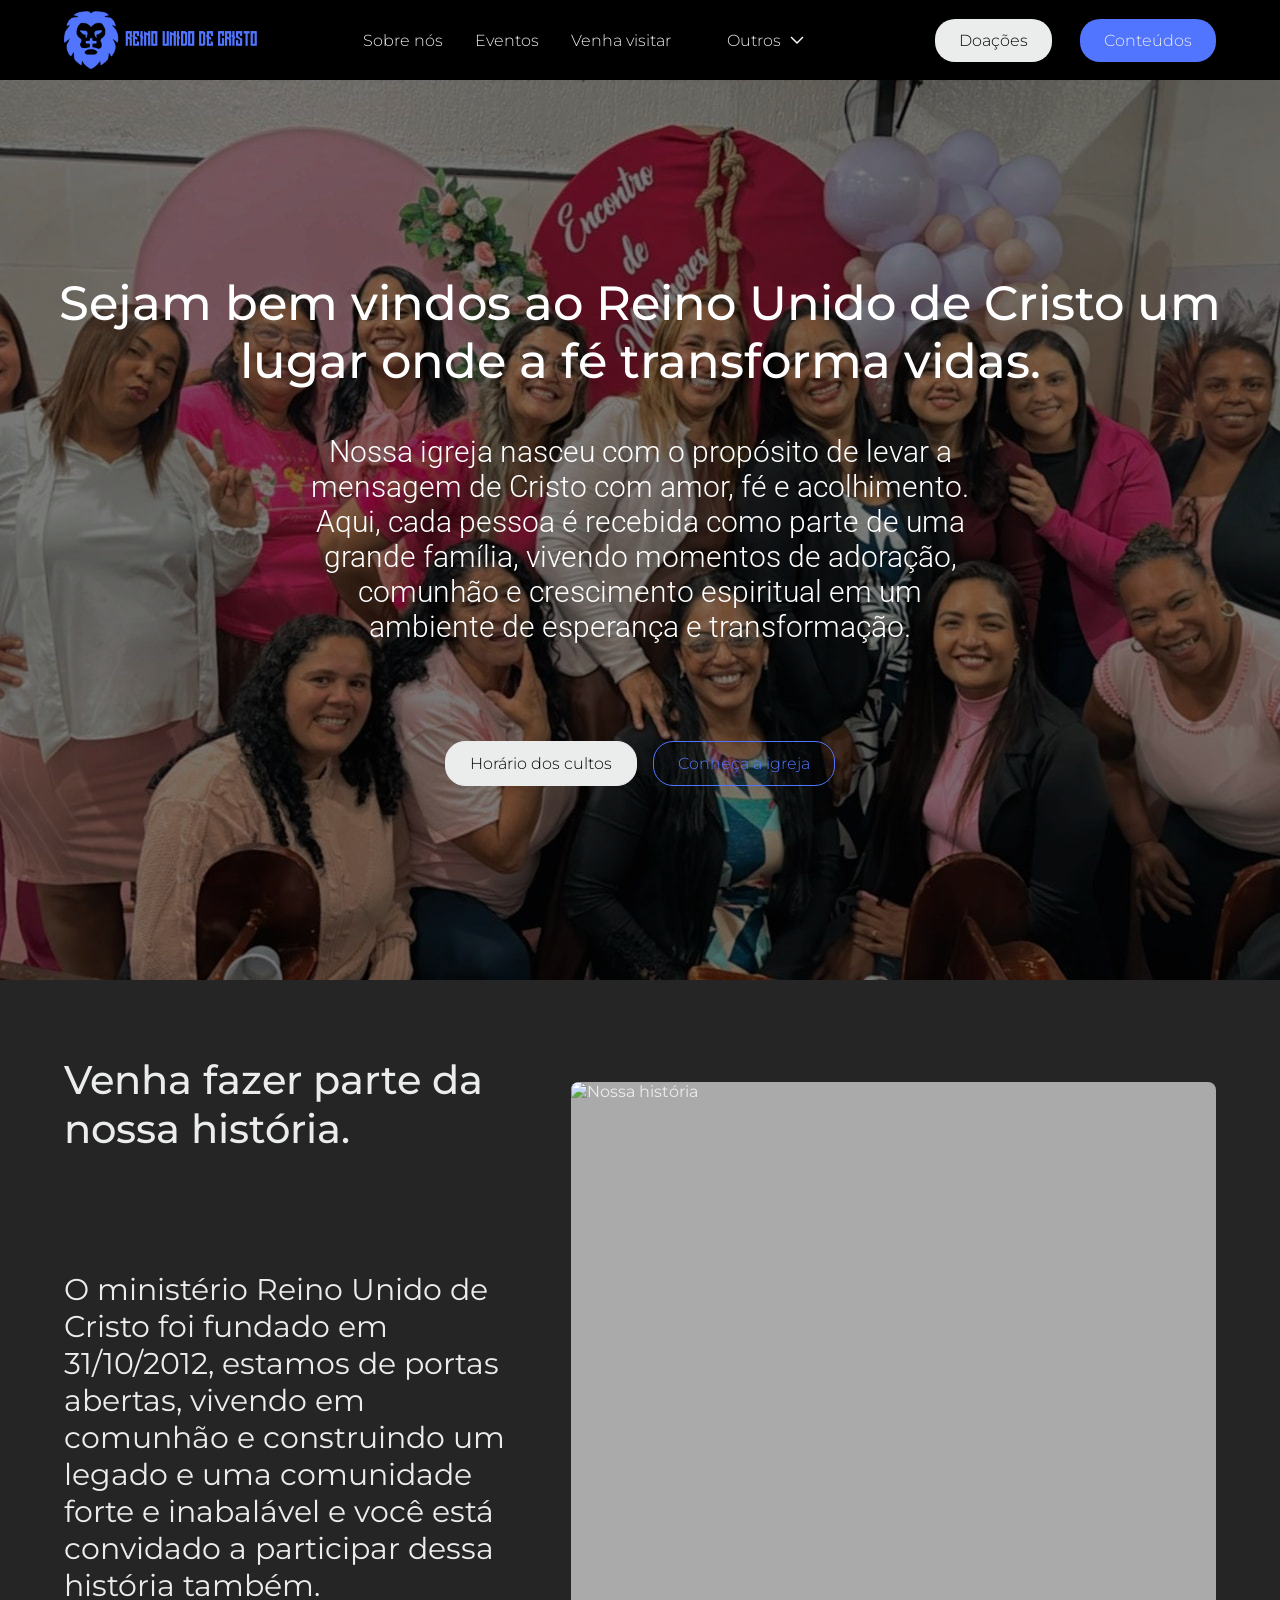
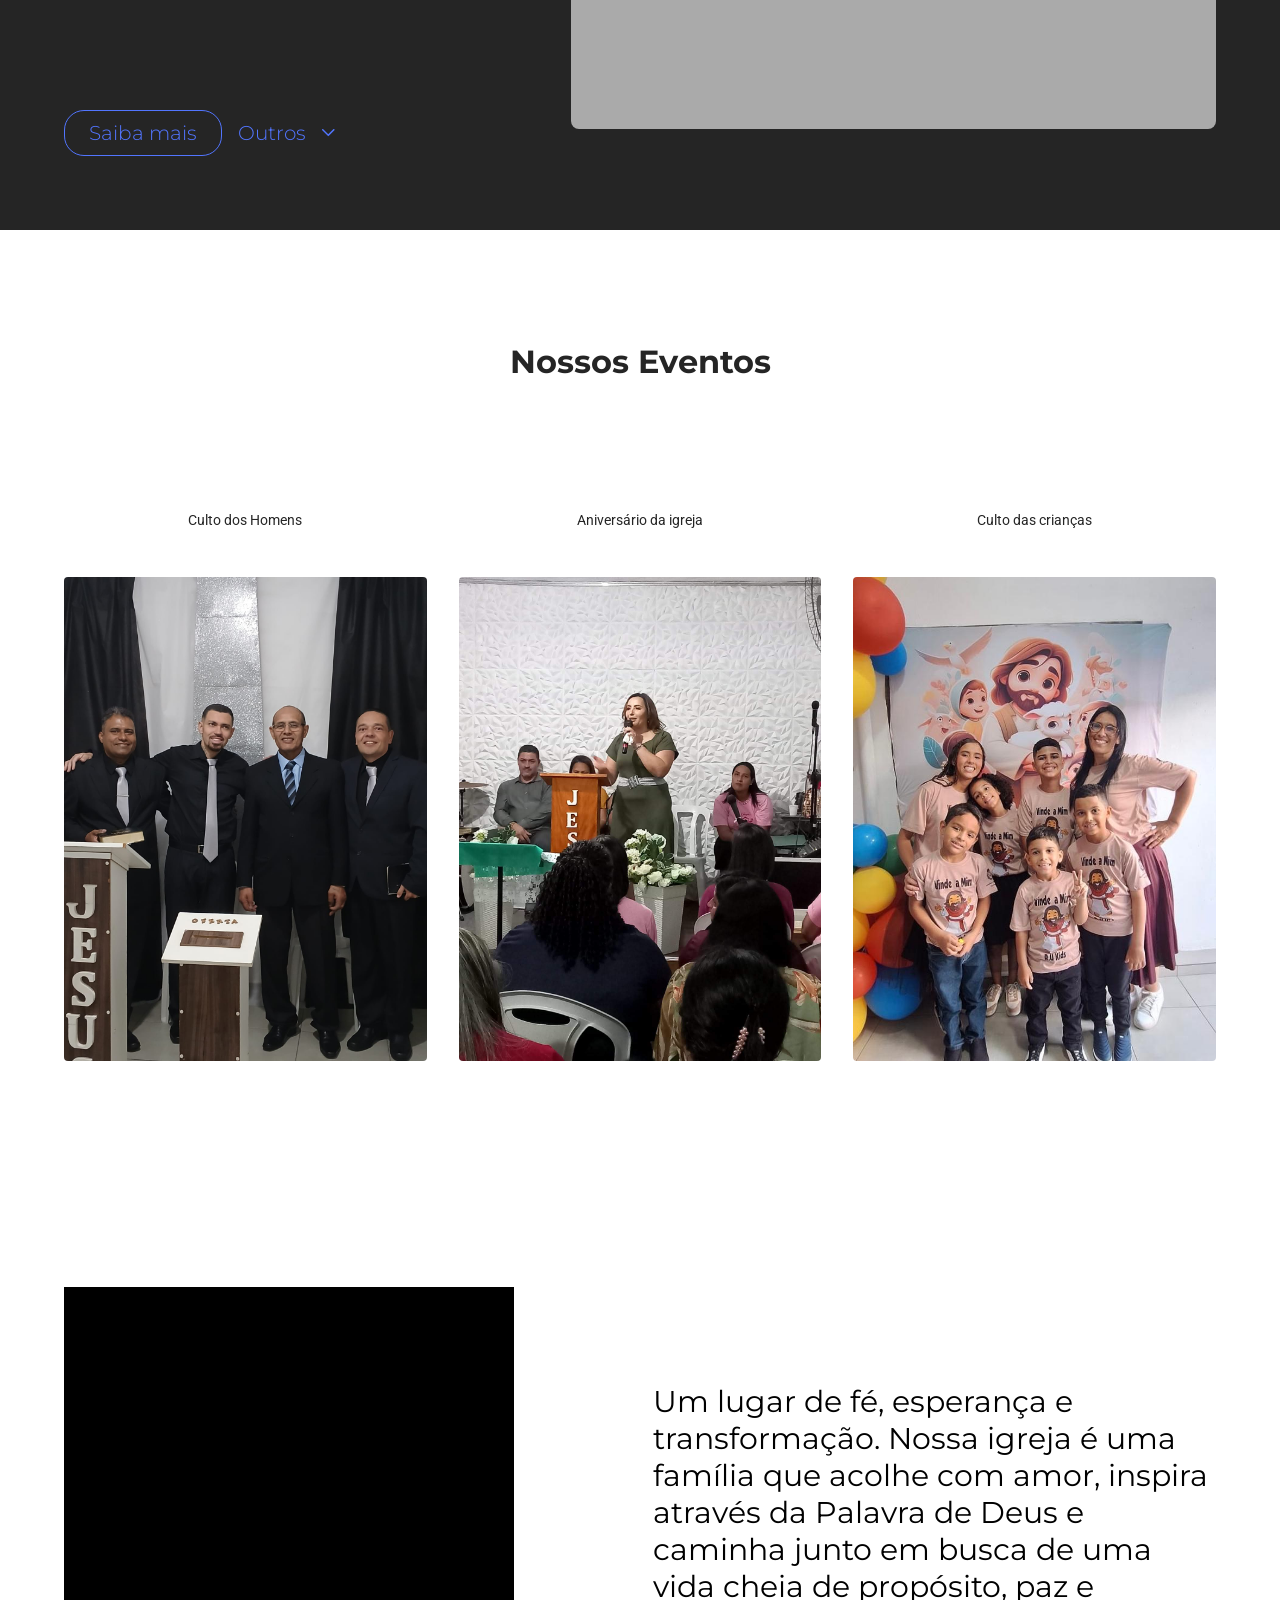
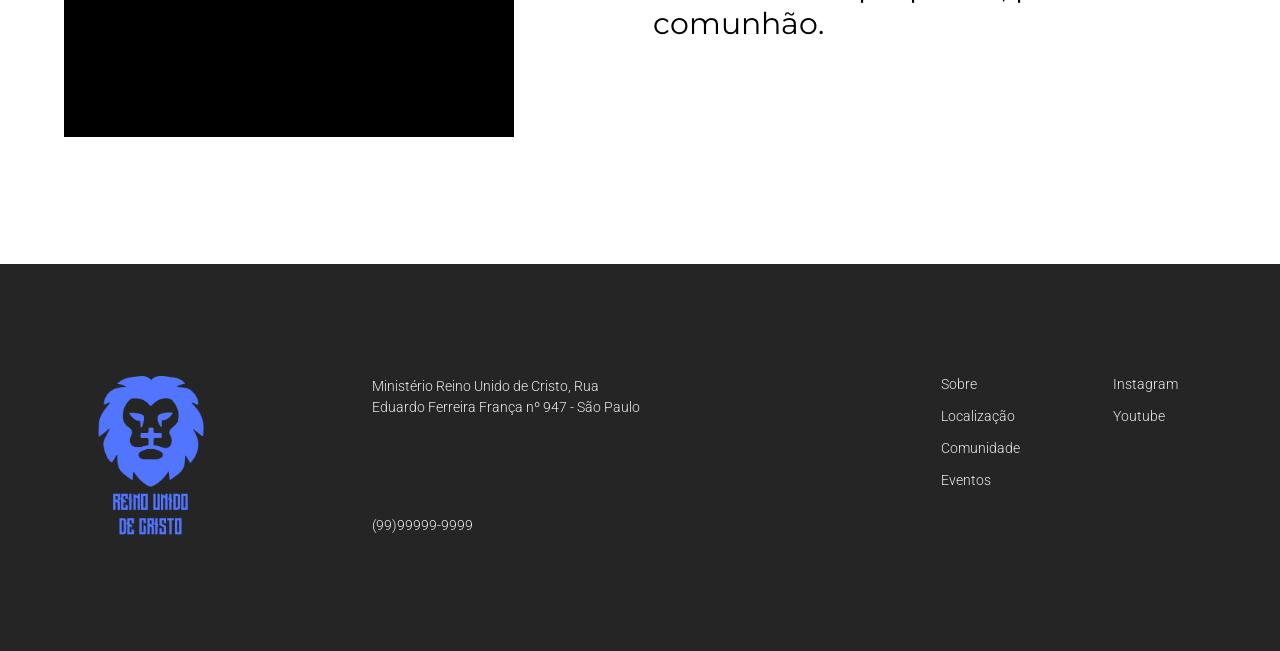
==== index.html @ ff6f6e10 "Feat terminei o footer, falta apenas o gap das redes sociais e  o gap do sobre, localização, etc. Al" ====
<!DOCTYPE html>
<html lang="en">

<head>
    <meta charset="UTF-8">
    <meta name="viewport" content="width=device-width, initial-scale=1.0">
    <link rel="stylesheet" href="./src/style/reset.css">
    <link rel="stylesheet" href="./src/style/estilo.css">
    <link rel="preconnect" href="https://fonts.googleapis.com">
    <link rel="preconnect" href="https://fonts.gstatic.com" crossorigin>
    <link href="https://fonts.googleapis.com/css2?family=Roboto:ital,wght@0,100..900;1,100..900&display=swap"
        rel="stylesheet">
    <link rel="preconnect" href="https://fonts.googleapis.com">
    <link rel="preconnect" href="https://fonts.gstatic.com" crossorigin>
    <link href="https://fonts.googleapis.com/css2?family=Montserrat:ital,wght@0,100..900;1,100..900&display=swap"
        rel="stylesheet">
    <title>Reino Unido de Cristo</title>
</head>

<body>
    <header>
        <img class="logo-nav" src="./src/assets/LogoAzul-text1.png" alt="Logo Reino Unido de Cristo">
        <nav>
            <a href="">Sobre nós</a>
            <a href="">Eventos</a>
            <a href="">Venha visitar</a>
            <button class="dropdown-nav">
                <a href="">Outros</a>
                <img src="./src/assets/Chevron Down.png" alt="">
            </button>
        </nav>
        <div class="buttons-nav">
            <button class="btn-button">Doações</button>
            <button class="btn-primary">Conteúdos</button>
        </div>
    </header>

    <main>
        <aside>
            <div class="aside-content">
                <h1>Sejam bem vindos ao Reino Unido de Cristo um lugar onde a fé transforma vidas.</h1>
                <p>Nossa igreja nasceu com o propósito de levar a mensagem de Cristo com amor, fé e acolhimento. Aqui,
                    cada pessoa é recebida como parte de uma grande família, vivendo momentos de adoração, comunhão e
                    crescimento espiritual em um ambiente de esperança e transformação. </p>
            </div>
            <div class="aside-actions">
                <button class="btn-primeiro">Horário dos cultos</button>
                <button class="btn-segundo">Conheça a igreja</button>
            </div>

        </aside>

    </main>

    <section>
        <div class="section-content">
            <h1>Venha fazer parte da nossa história.</h1>
            <p>O ministério Reino Unido de Cristo foi fundado em 31/10/2012, estamos de portas abertas, vivendo em
                comunhão e construindo um legado e uma comunidade forte
                e inabalável e você está convidado a participar dessa história também.</p>
            <div class="section-buttons">
                <button class="btn-saiba">Saiba mais</button>
                <button class="btn-outros">Outros </button>
                <img src="./src/assets/dropdown-blue.png" alt="">
            </div>
        </div>
        <div class="section-actions">
            <img src="./src/assets/sua-imagem.jpg" alt="Nossa história">
        </div>
    </section>


    <section class="eventos-section">
        <h2>Nossos Eventos</h2>
        <div class="eventos-grid">
            <div class="evento-item">
                <p>Culto dos Homens</p>
                <img src="./src/assets/images/image2.jpeg" alt="Culto dos jovens">
            </div>
            <div class="evento-item">
                <p>Aniversário da igreja</p>
                <img src="./src/assets/images/image4.jpeg" alt="Culto de casais">
            </div>
            <div class="evento-item">
                <p>Culto das crianças</p>
                <img src="./src/assets/images/image1.jpeg" alt="Culto das crianças">
            </div>
        </div>
    </section>

    <article>
    <div class="sobre-lugar"></div>
    <p>Um lugar de fé, esperança e transformação. Nossa igreja é uma família que acolhe com amor, inspira através da
        Palavra de Deus e caminha junto em busca de uma vida cheia de propósito, paz e comunhão.</p>
</article>

<footer>
    
        <div class="footer-col footer-brand">
            <img src="./src/assets/LogoAzul-text2.png" alt="Logo Reino Unido de Cristo">
        </div>
        <div class="footer-col footer-address">
            <p>Ministério Reino Unido de Cristo, Rua Eduardo Ferreira França nº 947 - São Paulo</p>
            <p>(99)99999-9999</p>
        </div>
        <div class="footer-col footer-links">
            <a href="">Sobre</a>
            <a href="">Localização</a>
            <a href="">Comunidade</a>
            <a href="">Eventos</a>
        </div>
        <div class="footer-col footer-social">
    <a href="https://www.instagram.com/mruccristo.ii/" target="_blank">Instagram</a>
    <a href="">Youtube</a>
</div>
    
</footer>
</body>

</html>
---- src/style/estilo.css ----
/* ========== RESET / BASE ========== */
a {
    font-size: 16px;
    font-weight: 300;
    color: #EBECEC;
}

button {
    font-size: 16px;
    font-weight: 300;
    background-color: #EBECEC;
    padding: 12px 24px;
    border-radius: 20px;
}

h1 {
    font-family: "Montserrat", sans-serif;
    font-size: 48px;
    font-weight: 500;
    color: #ffffff;
    max-width: 1200px;
}


/* ========== HEADER ========== */
header {
    width: 100%;
    height: 80px;
    background-color: #000000;
    display: flex;
    justify-content: space-between;
    align-items: center;
    padding: 0 64px;
   
    position: sticky;
    top: 0;
    z-index: 100;
}

header > img {
    width: 196px;
    height: 58px;
}

nav {
    display: flex;
    justify-content: center;
    align-items: center;
    gap: 32px;
}

.dropdown-nav {
    background: none;
    display: flex;
    align-items: center;
    gap: 4px;
}

.buttons-nav {
    display: flex;
    gap: 28px;
    justify-content: center;
    align-items: center;
}

.btn-primary {
    background-color: #5275FF;
    color: #EBECEC;
}

.btn-primary:hover {
    background-color: #0C1E66;
    cursor: pointer;
}

.btn-button:hover {
    background-color: #CFCFCF;
    cursor: pointer;
}


/* ========== MAIN / HERO ========== */
main {
    width: 100%;
    height: 100vh;
    display: flex;
    justify-content: center;
    align-items: center;
    text-align: center;
    background-image: url(../assets/images/image6.jpeg);
    background-color: rgba(0, 0, 0, 0.5);
    background-blend-mode: overlay;
    background-size: cover;
    background-position: center;
    background-repeat: no-repeat;
}

aside {
    display: flex;
    flex-direction: column;
    align-items: center;
    gap: 32px;
}

.aside-content {
    display: flex;
    flex-direction: column;
    gap: 24px;
}

.aside-content p {
    margin: 20px auto;
    font-size: 30px;
    font-family: "Roboto", sans-serif;
    font-weight: 300;
    color: #ffffff;
    width: 692px;
    height: 255px;
}

.aside-actions {
    display: flex;
    gap: 16px;
}

aside > div > button {
    padding: 12px 24px;
    border: 1px solid #EBECEC;
    font-size: 16px;
    text-align: center;
    color: #EBECEC;
}

.btn-primeiro {
    background-color: #EBECEC;
    color: #000000;
}

.btn-primeiro:hover {
    background-color: #CFCFCF;
    cursor: pointer;
}

.btn-segundo {
    background-color: transparent;
    color: #5275FF;
    border: 1px solid #5275FF;
}

.btn-segundo:hover {
    background-color: #3452CC;
    color: #ffffff;
}


/* ========== SECTION - HISTÓRIA ========== */
section {
    width: 100%;
    height: 850px;
    background-color: #252525;
    color: #EBECEC;
    display: flex;
    justify-content: space-between;
    align-items: center;
    padding: 112px 64px;
}

.section-content > h1 {
    color: #EBECEC;
    font-size: 40px;
    width: 460px;
}

.section-content > p {
    padding-top: 118px;
    padding-bottom: 106px;
    font-size: 30px;
    color: #EBECEC;
    width: 441px;
}

.section-actions {
    width: 645px;
    height: 647px;
    flex-shrink: 0;
    border-radius: 8px;
    background-color: #aaa;
    overflow: hidden;
}

.section-actions img {
    width: 100%;
    height: 100%;
    object-fit: cover;
}

.section-buttons {
    display: flex;
    align-items: center;
    gap: 16px;
}

.btn-saiba {
    padding: 10px 24px;
    border: 1px solid #5275FF;
    border-radius: 20px;
    background: transparent;
    color: #5275FF;
    font-size: 20px;
    cursor: pointer;
}

.btn-outros {
    background: none;
    border: none;
    padding: 0;
    font-size: 20px;
    color: #5275FF;
    cursor: pointer;
}


/* ========== SECTION - EVENTOS ========== */
.eventos-section {
    width: 100%;
    background-color: #ffffff;
    display: flex;
    flex-direction: column;
    align-items: center;
}

.eventos-section > h2 {
    font-family: "Montserrat", sans-serif;
    font-size: 32px;
    font-weight: 700;
    color: #252525;
}

.eventos-grid {
    display: grid;
    grid-template-columns: 1fr 1fr 1fr;
    gap: 32px;
    width: 100%;
}

.evento-item {
    display: flex;
    flex-direction: column;
    gap: 12px;
}

.evento-item > p {
    padding-top: 131px;
    padding-bottom: 37px;
    font-size: 14px;
    text-align: center;
    color: #252525;
    font-family: "Roboto", sans-serif;
}

.evento-item > img {
    width: 100%;
    aspect-ratio: 3 / 4;
    object-fit: cover;
    border-radius: 4px;
    background-color: #aaa;
}


/* ========== ARTICLE - SOBRE ========== */
article {
    width: 100%;
    height: 704px;
    display: flex;
    justify-content: center;
    align-items: center;
    gap: 139px;
    margin-top: 80px;
}

.sobre-lugar {
    width: 450px;
    height: 450px;
    flex-shrink: 0;
    background-color: #000;
}

article > p {
    width: 564px;
    height: 405px;
    display: flex;
    align-items: center;
    justify-content: start;
    font-size: 30px;
}


/* ========== FOOTER ========== */
footer {
    width: 100%;
    background-color: #252525;
    padding: 112px 64px;
    display: flex;
    align-items: flex-start;
}

.footer-col {
    display: flex;
    flex-direction: column;
}

.footer-brand img {
    width: 174px;
    height: 163px;
}

.footer-address {
    width: 280px;
    gap: 97px;
    margin-left: 134px;
}

.footer-address p {
    margin: 0;
    font-family: "Roboto", sans-serif;
    font-size: 14px;
    font-weight: 300;
    color: #EBECEC;
    line-height: 1.5;
}

.footer-links {
    gap: 16px;
    margin-left: 289px;
}

.footer-social {
    gap: 16px;
    margin-left: 93px;
}

.footer-links a,
.footer-social a {
    font-family: "Roboto", sans-serif;
    font-size: 14px;
    font-weight: 300;
    color: #EBECEC;
    text-decoration: none;
}

.footer-links a:hover,
.footer-social a:hover {
    color: #5275FF;
}
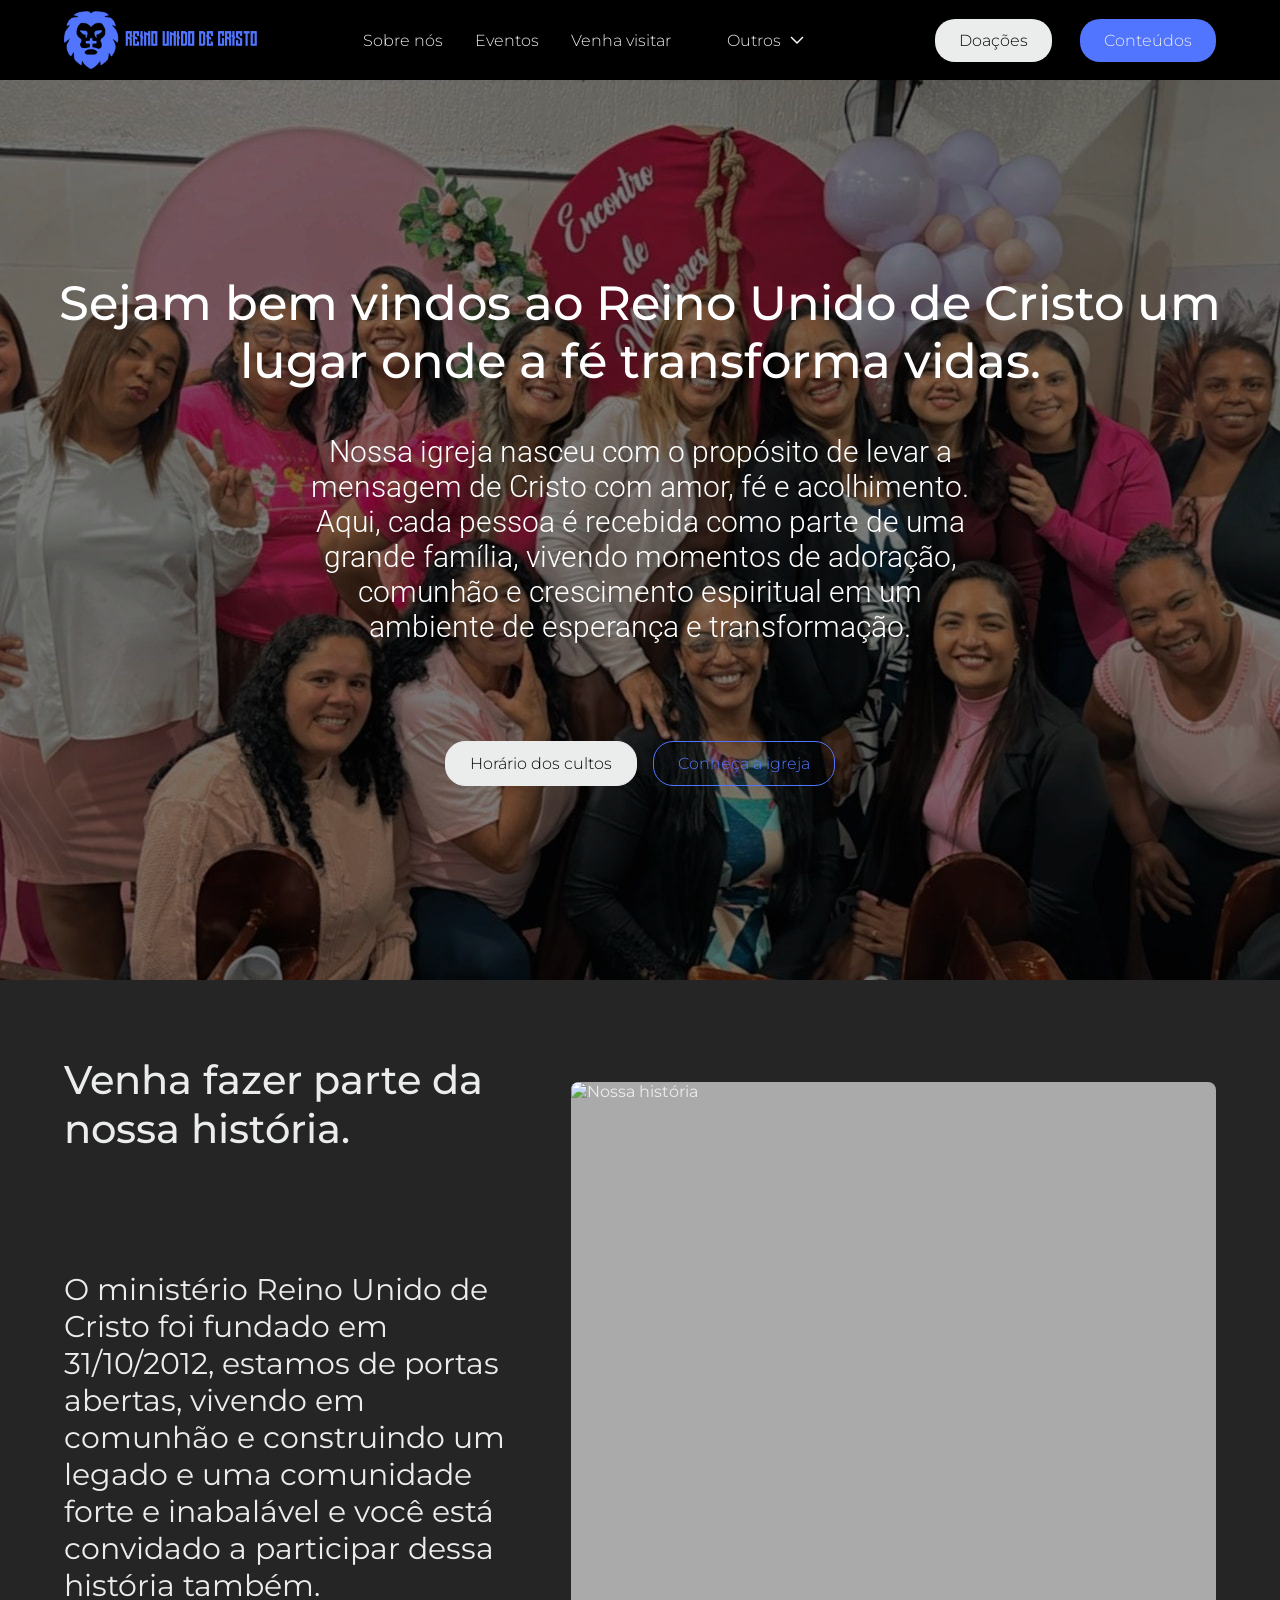
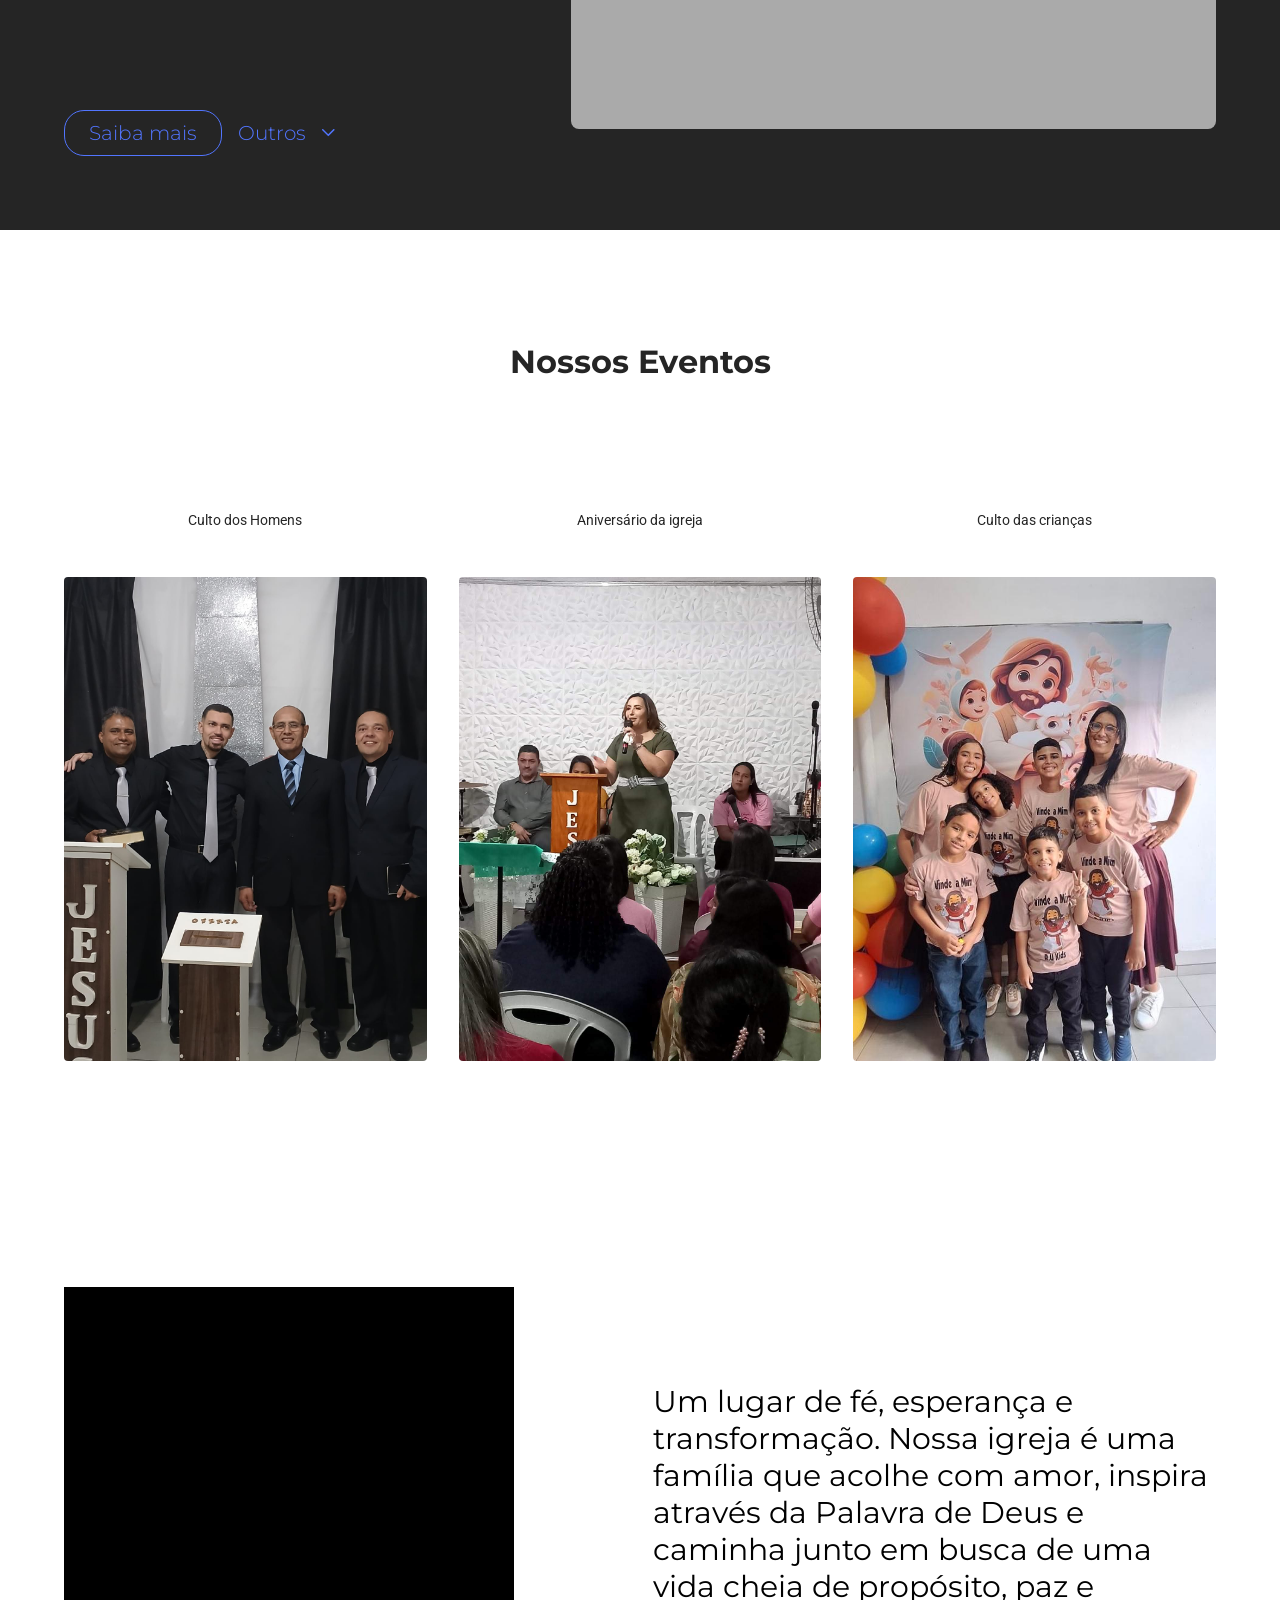
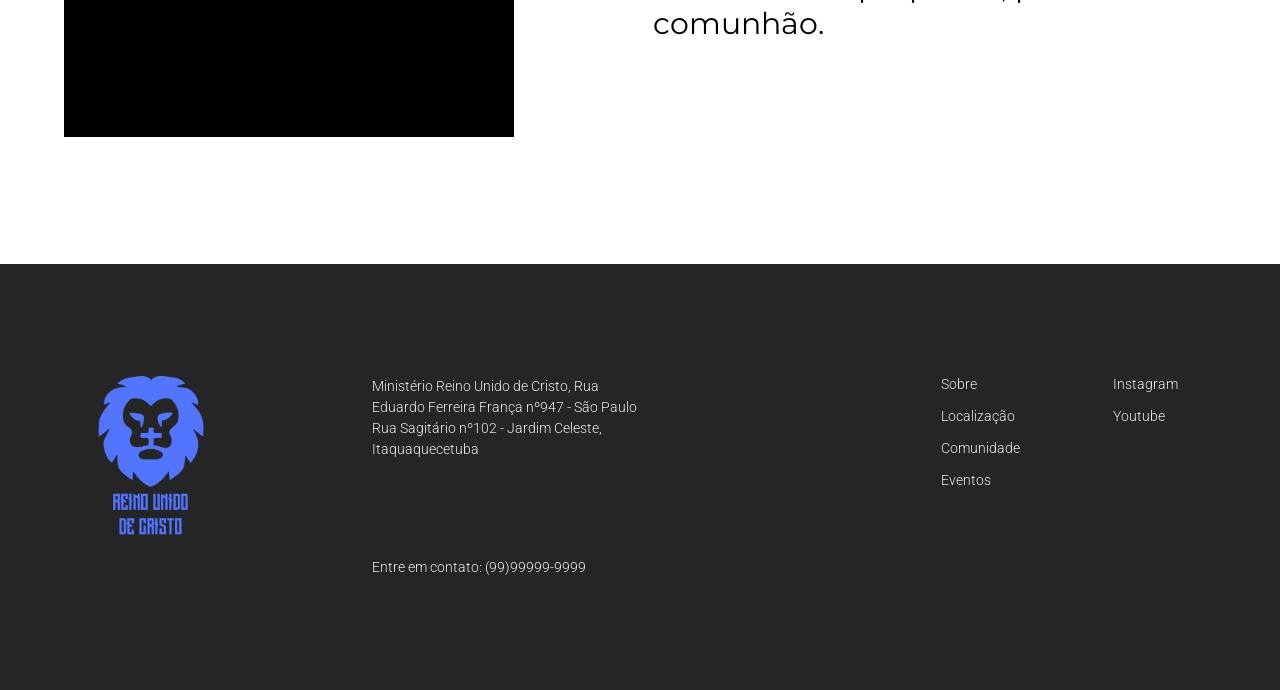
==== commit 8289e9a4: "feat: correção de textos e animações nos botões e navegação entre as sessões" ====
--- a/index.html
+++ b/index.html
@@ -21,14 +21,16 @@
     <header>
         <img class="logo-nav" src="./src/assets/LogoAzul-text1.png" alt="Logo Reino Unido de Cristo">
         <nav>
-            <a href="">Sobre nós</a>
-            <a href="">Eventos</a>
-            <a href="">Venha visitar</a>
+            <a href="#sobre">Sobre nós</a>
+            <a href="#eventos">Eventos</a>
+            <a href="#visite">Venha visitar</a>
             <button class="dropdown-nav">
-                <a href="">Outros</a>
+                <a href="#outros">Outros</a>
                 <img src="./src/assets/Chevron Down.png" alt="">
             </button>
         </nav>
+
+
         <div class="buttons-nav">
             <button class="btn-button">Doações</button>
             <button class="btn-primary">Conteúdos</button>
@@ -52,7 +54,7 @@
 
     </main>
 
-    <section>
+    <section id="sobre">
         <div class="section-content">
             <h1>Venha fazer parte da nossa história.</h1>
             <p>O ministério Reino Unido de Cristo foi fundado em 31/10/2012, estamos de portas abertas, vivendo em
@@ -70,7 +72,9 @@
     </section>
 
 
-    <section class="eventos-section">
+
+
+    <section id="eventos" class="eventos-section">
         <h2>Nossos Eventos</h2>
         <div class="eventos-grid">
             <div class="evento-item">
@@ -88,20 +92,23 @@
         </div>
     </section>
 
-    <article>
-    <div class="sobre-lugar"></div>
-    <p>Um lugar de fé, esperança e transformação. Nossa igreja é uma família que acolhe com amor, inspira através da
-        Palavra de Deus e caminha junto em busca de uma vida cheia de propósito, paz e comunhão.</p>
-</article>
 
-<footer>
-    
+    <article id="visite">
+        <div class="sobre-lugar"></div>
+        <p>Um lugar de fé, esperança e transformação. Nossa igreja é uma família que acolhe com amor, inspira através da
+            Palavra de Deus e caminha junto em busca de uma vida cheia de propósito, paz e comunhão.</p>
+    </article>
+
+    <footer id="outros">
+
         <div class="footer-col footer-brand">
             <img src="./src/assets/LogoAzul-text2.png" alt="Logo Reino Unido de Cristo">
         </div>
         <div class="footer-col footer-address">
-            <p>Ministério Reino Unido de Cristo, Rua Eduardo Ferreira França nº 947 - São Paulo</p>
-            <p>(99)99999-9999</p>
+            <p>Ministério Reino Unido de Cristo, Rua Eduardo Ferreira França nº947 - São Paulo
+                Rua Sagitário nº102 - Jardim Celeste, Itaquaquecetuba
+            </p>
+            <p> Entre em contato: (99)99999-9999</p>
         </div>
         <div class="footer-col footer-links">
             <a href="">Sobre</a>
@@ -110,11 +117,11 @@
             <a href="">Eventos</a>
         </div>
         <div class="footer-col footer-social">
-    <a href="https://www.instagram.com/mruccristo.ii/" target="_blank">Instagram</a>
-    <a href="">Youtube</a>
-</div>
-    
-</footer>
+            <a href="https://www.instagram.com/mruccristo.ii/" target="_blank">Instagram</a>
+            <a href="">Youtube</a>
+        </div>
+
+    </footer>
 </body>
 
 </html>
--- a/src/style/estilo.css
+++ b/src/style/estilo.css
@@ -150,6 +150,7 @@
 .btn-segundo:hover {
     background-color: #3452CC;
     color: #ffffff;
+    cursor: pointer;
 }
 
 
@@ -210,6 +211,12 @@
     cursor: pointer;
 }
 
+.btn-saiba:hover {
+    background-color: #5275FF;
+    color:#ffffff;
+    cursor: pointer;
+}
+
 .btn-outros {
     background: none;
     border: none;
@@ -217,6 +224,11 @@
     font-size: 20px;
     color: #5275FF;
     cursor: pointer;
+}
+
+.btn-outros:hover {
+color: #ffffff;
+cursor: pointer;
 }
 
 
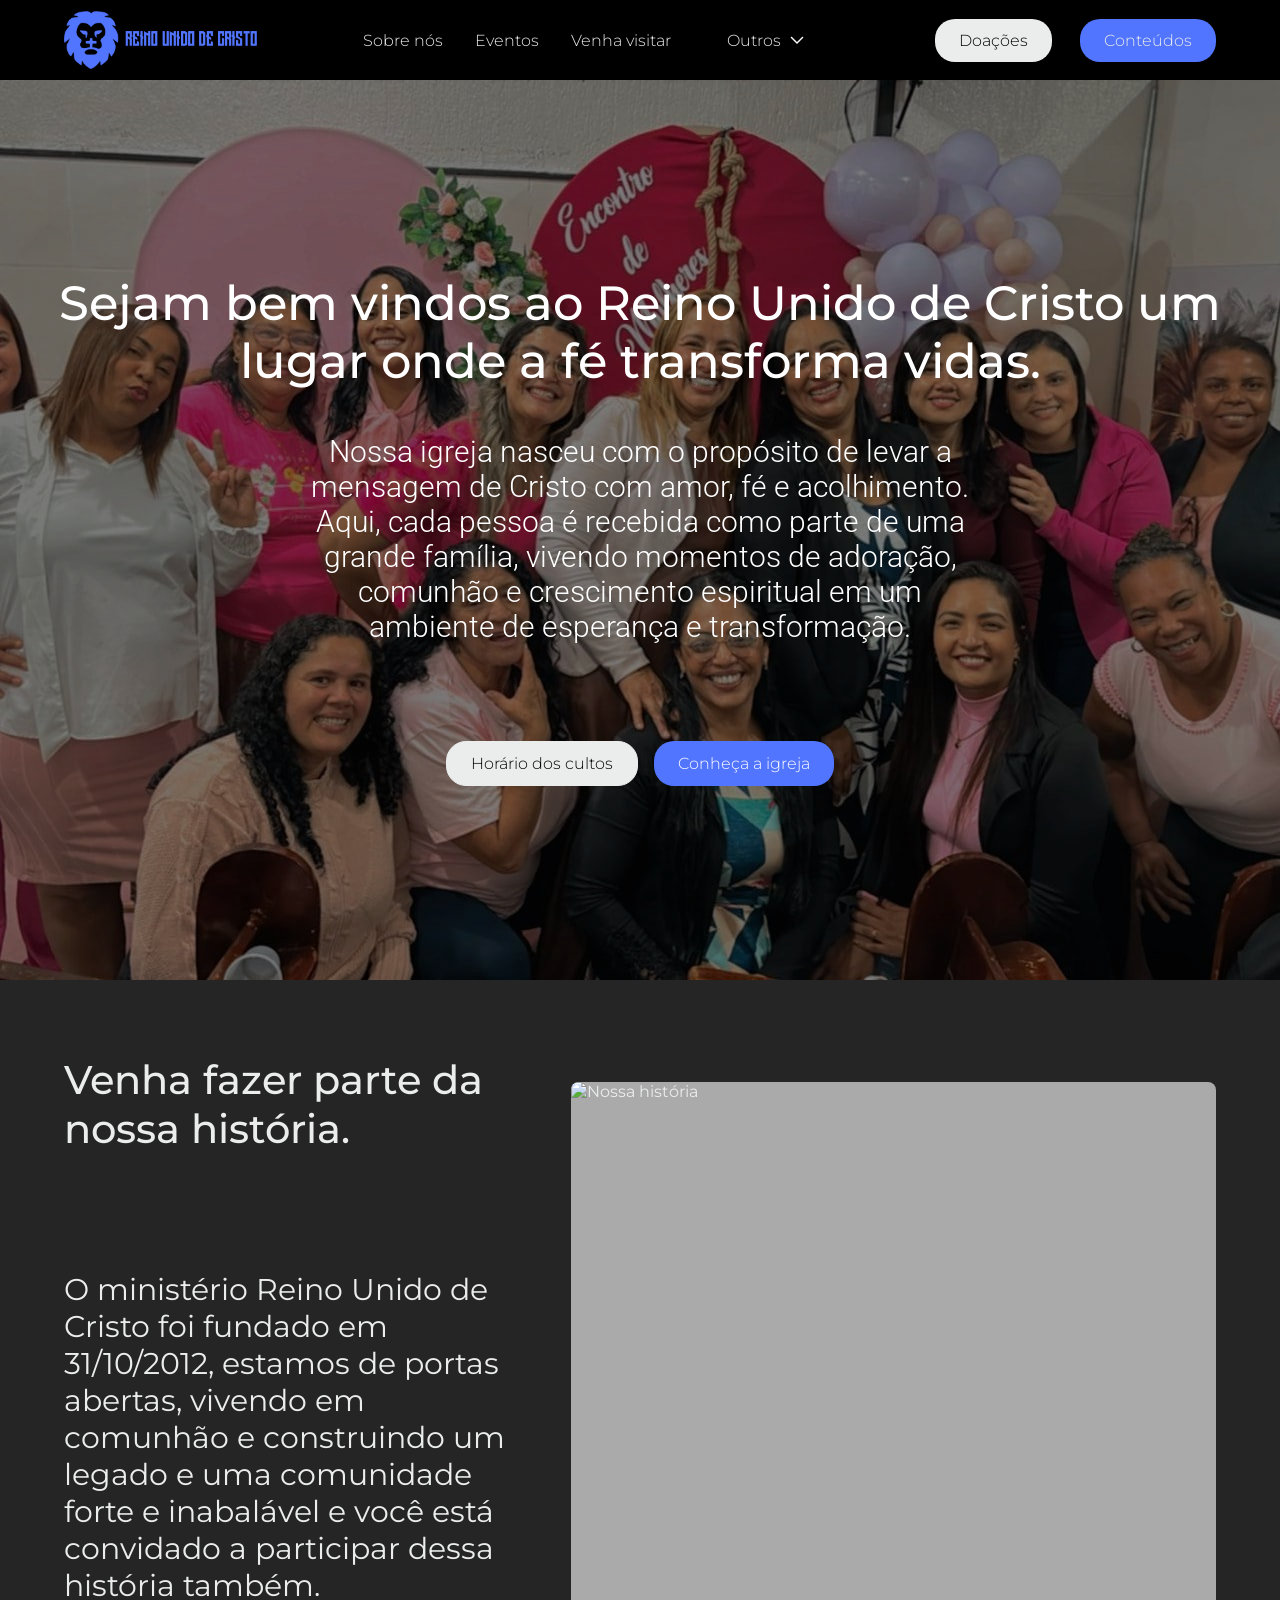
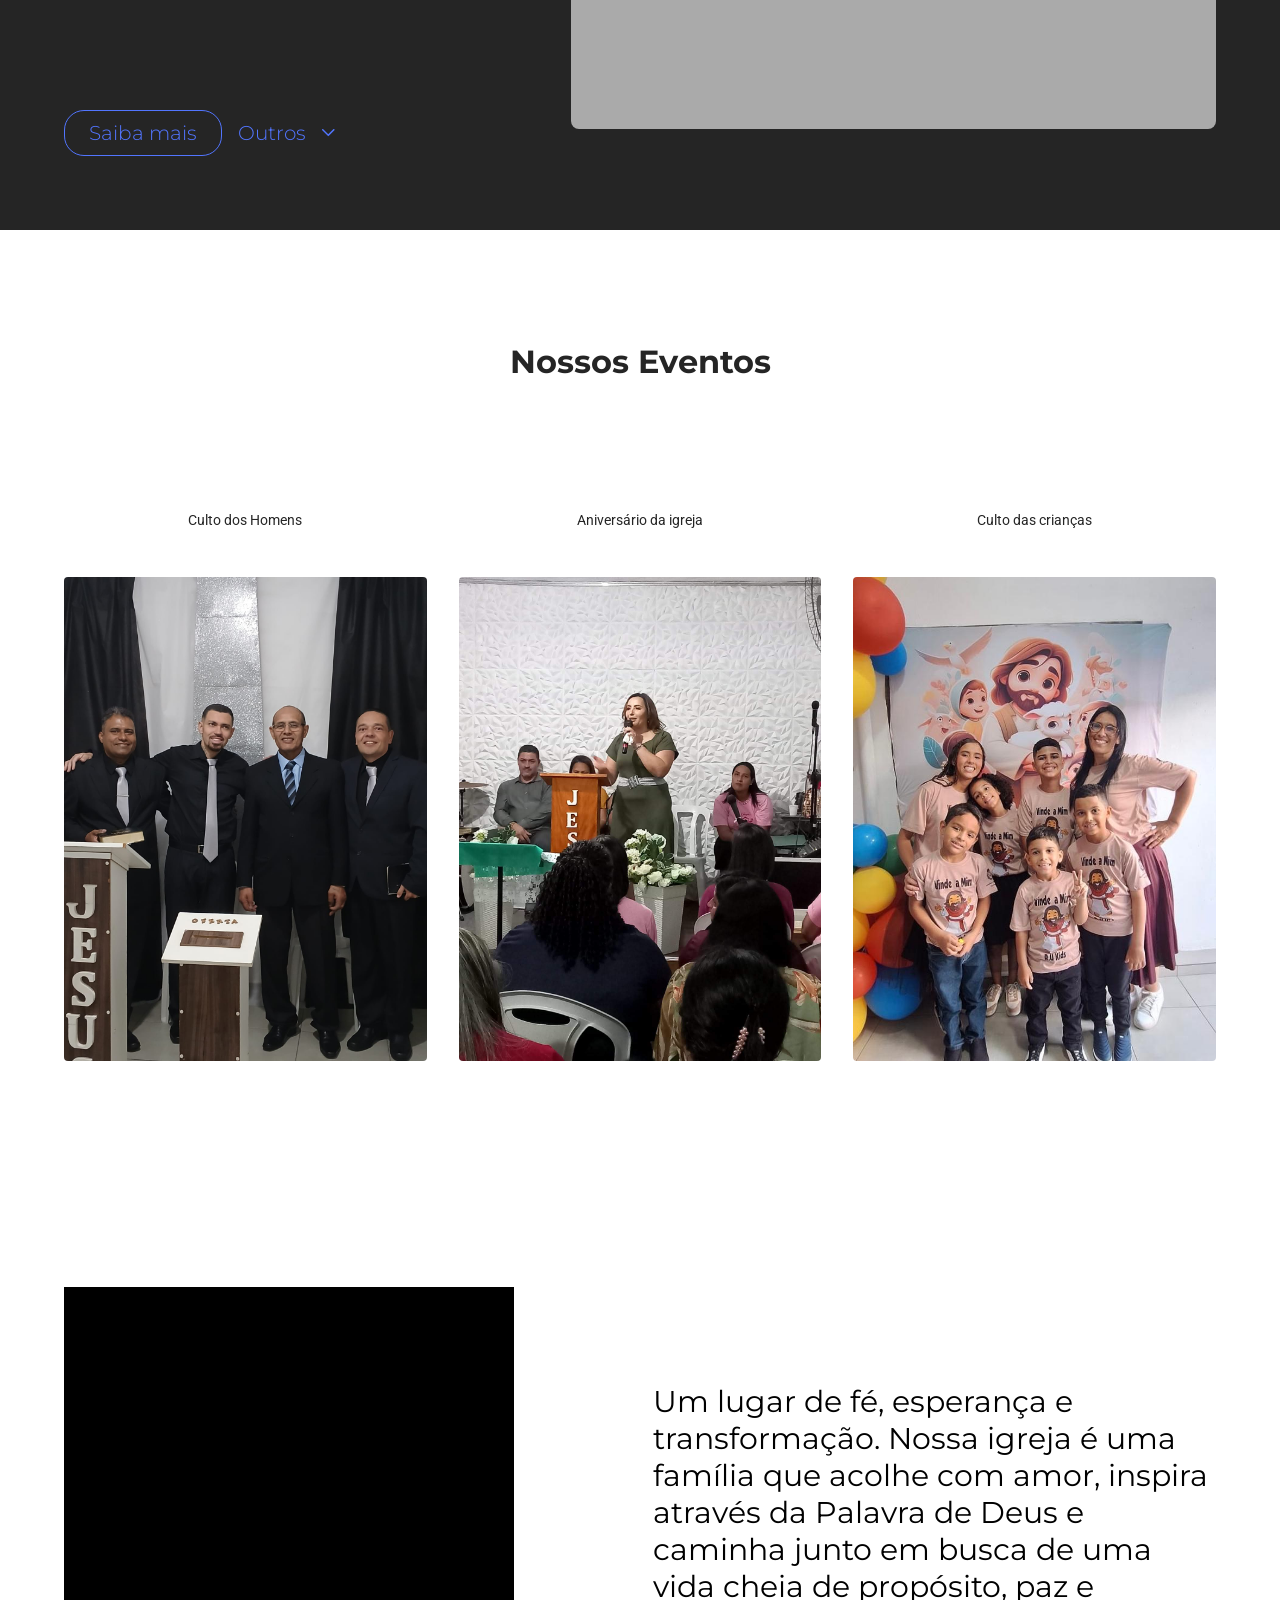
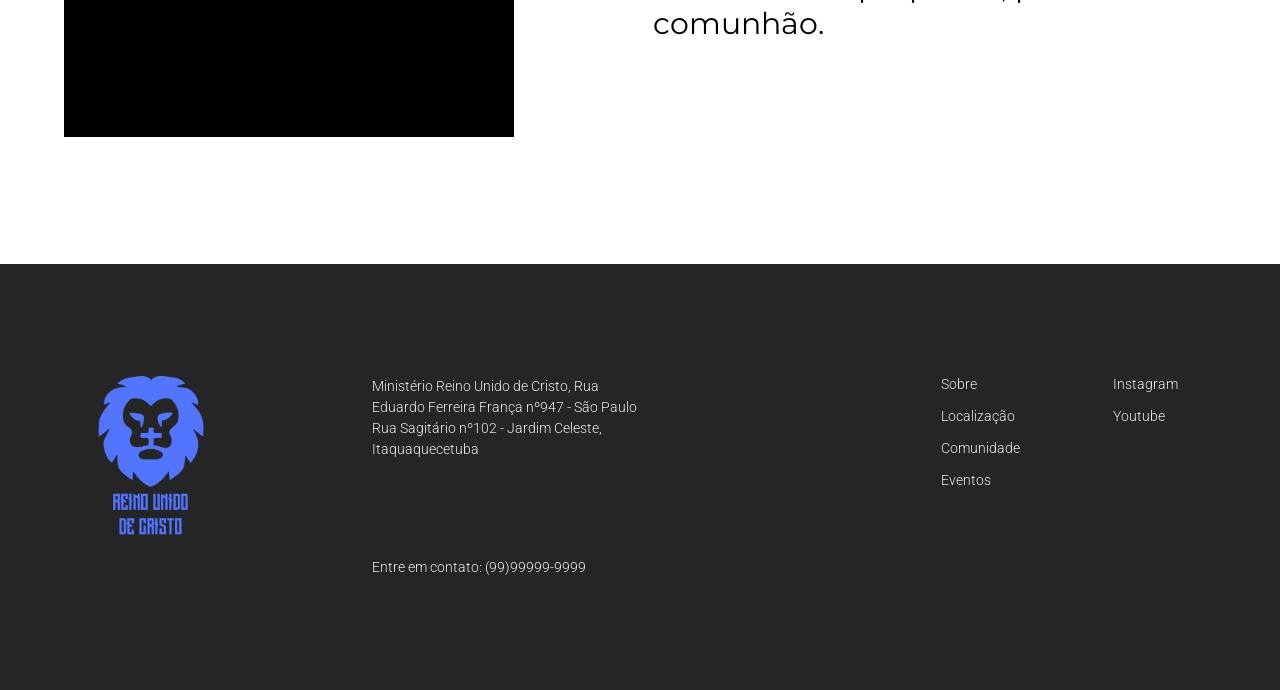
==== commit a4ccfeed: "feat: criamos o README, nomeamos as imagens, implementamos a nova tela de doações" ====
--- a/index.html
+++ b/index.html
@@ -26,13 +26,13 @@
             <a href="#visite">Venha visitar</a>
             <button class="dropdown-nav">
                 <a href="#outros">Outros</a>
-                <img src="./src/assets/Chevron Down.png" alt="">
+                <img src="./src/assets/Chevron Down.png" alt="dropdown-nav">
             </button>
         </nav>
 
 
         <div class="buttons-nav">
-            <button class="btn-button">Doações</button>
+            <a target="_blank" href="./give.html"><button class="btn-button">Doações</button></a>
             <button class="btn-primary">Conteúdos</button>
         </div>
     </header>
@@ -63,7 +63,7 @@
             <div class="section-buttons">
                 <button class="btn-saiba">Saiba mais</button>
                 <button class="btn-outros">Outros </button>
-                <img src="./src/assets/dropdown-blue.png" alt="">
+                <img src="./src/assets/dropdown-blue.png" alt="dropdown-section">
             </div>
         </div>
         <div class="section-actions">
@@ -111,10 +111,11 @@
             <p> Entre em contato: (99)99999-9999</p>
         </div>
         <div class="footer-col footer-links">
-            <a href="">Sobre</a>
-            <a href="">Localização</a>
+            <a href="#sobre">Sobre</a>
+            <a href="https://www.google.com/maps/search/Rua+Eduardo+Ferreira+Fran%C3%A7a+n%C2%BA947+-+S%C3%A3o+Paulo+Av.+Cursino/@-23.6304833,-46.6197604,18.75z?entry=ttu&g_ep=EgoyMDI2MDYwMS4wIKXMDSoASAFQAw%3D%3D"
+                target="_blank">Localização</a>
             <a href="">Comunidade</a>
-            <a href="">Eventos</a>
+            <a href="#eventos">Eventos</a>
         </div>
         <div class="footer-col footer-social">
             <a href="https://www.instagram.com/mruccristo.ii/" target="_blank">Instagram</a>
--- a/src/style/estilo.css
+++ b/src/style/estilo.css
@@ -142,9 +142,9 @@
 }
 
 .btn-segundo {
-    background-color: transparent;
-    color: #5275FF;
-    border: 1px solid #5275FF;
+    background-color: #5275FF;
+    color: #ffffff;
+    border: none;
 }
 
 .btn-segundo:hover {
@@ -363,4 +363,4 @@
 .footer-links a:hover,
 .footer-social a:hover {
     color: #5275FF;
-}+}
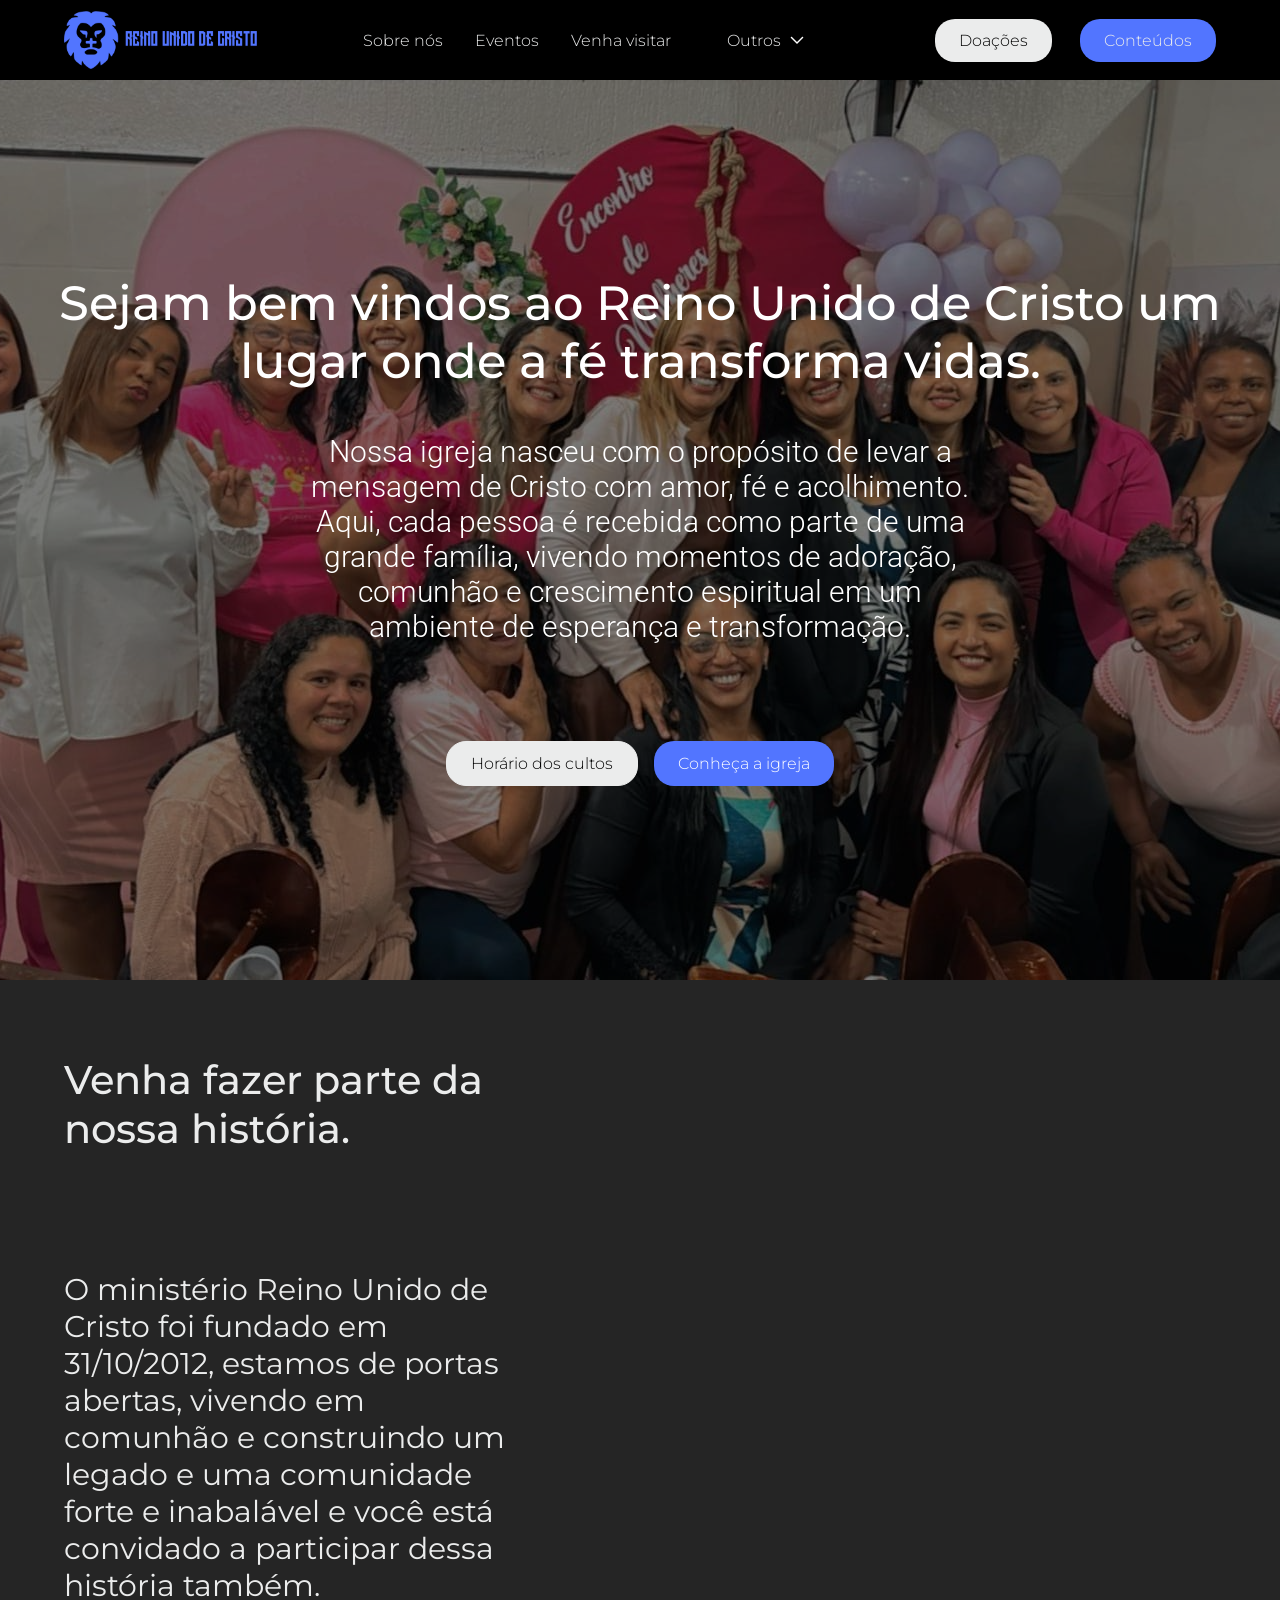
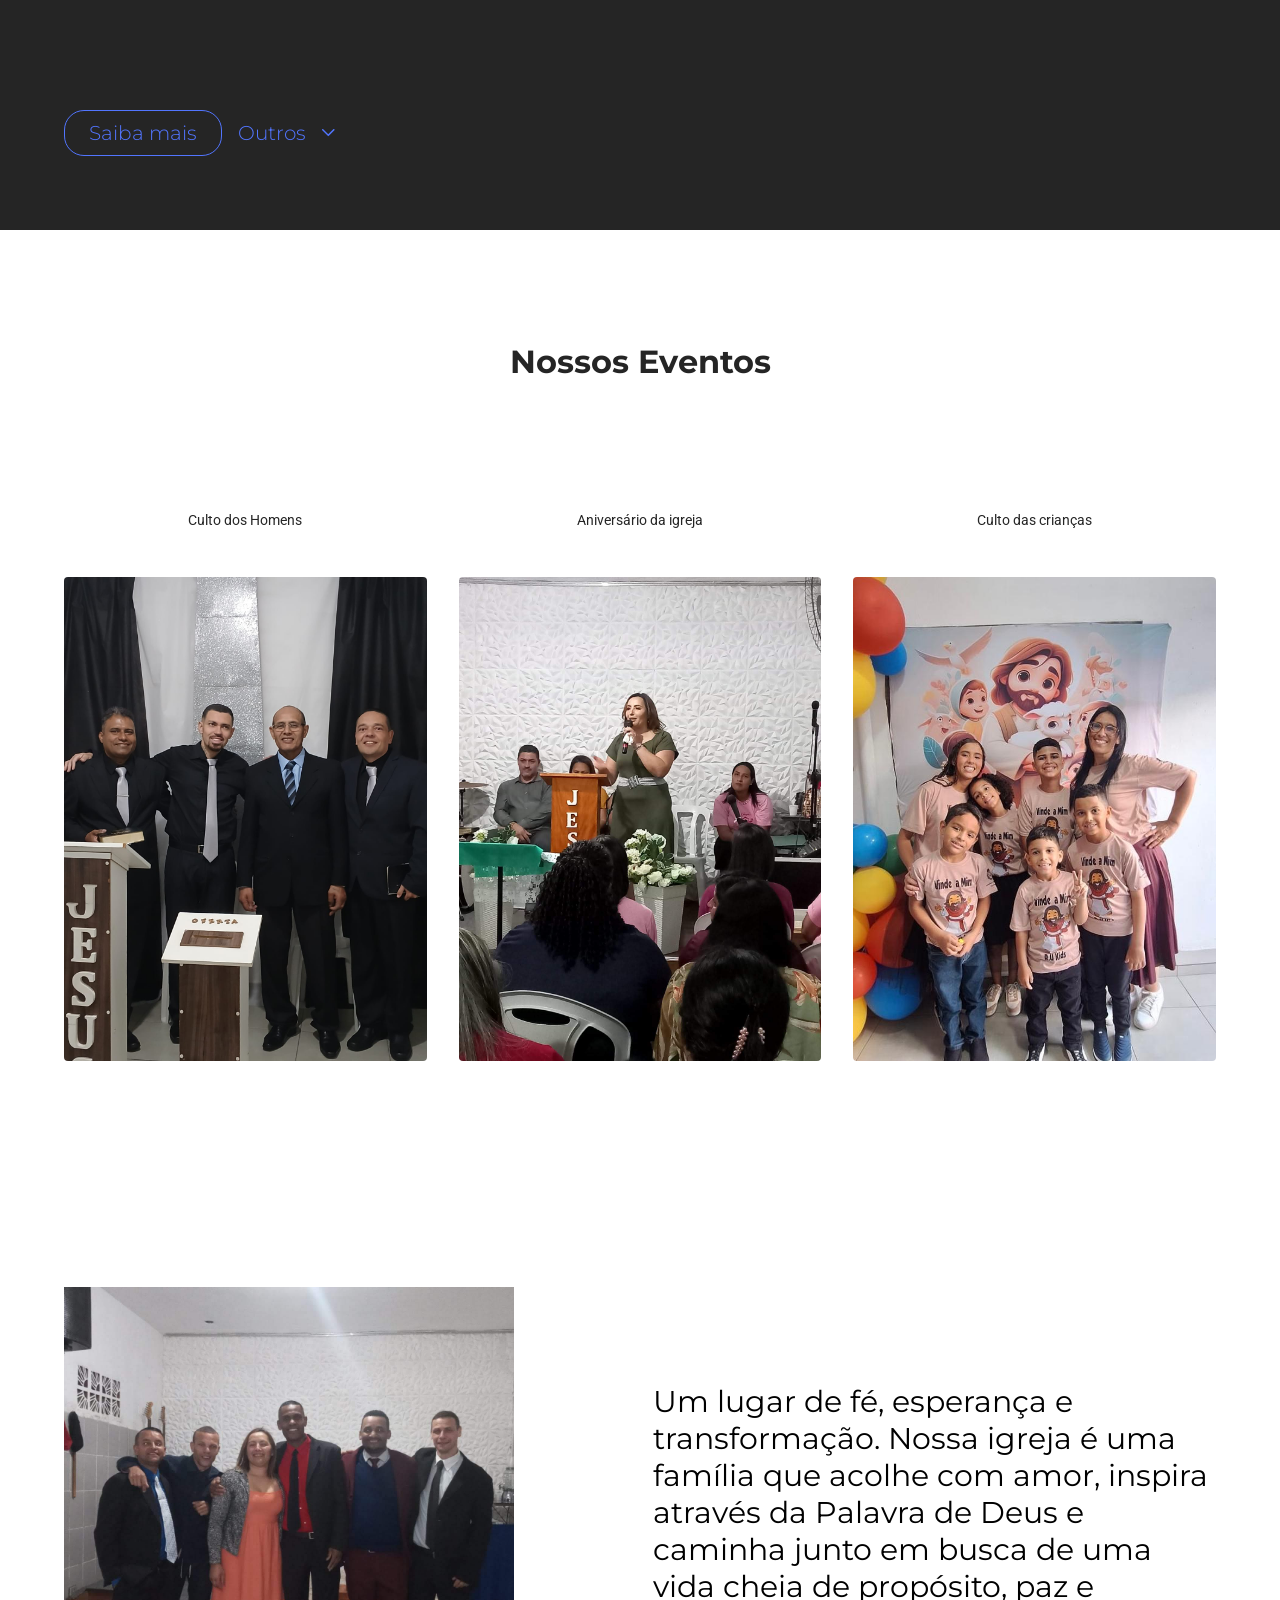
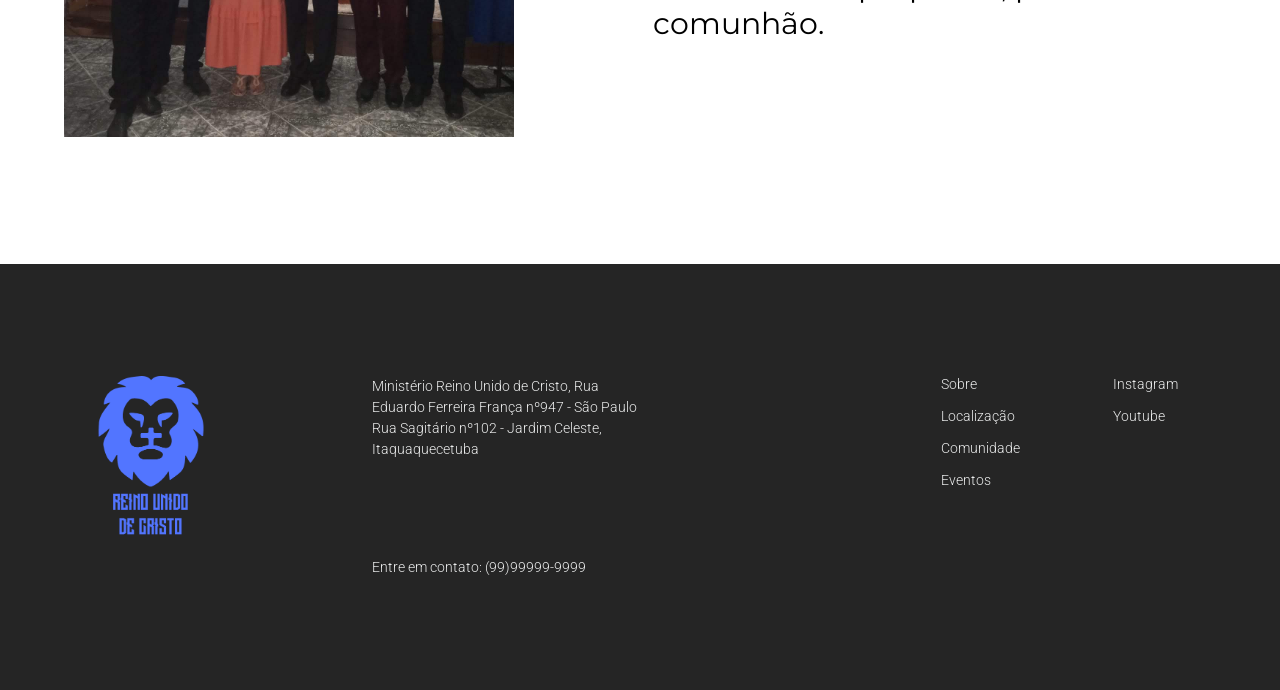
==== commit 685a0564: "feat: adicionamos o vídeo na section, coloquei a imagem na article e ajustei o vídeo no css" ====
--- a/index.html
+++ b/index.html
@@ -37,6 +37,9 @@
         </div>
     </header>
 
+
+
+
     <main>
         <aside>
             <div class="aside-content">
@@ -54,6 +57,9 @@
 
     </main>
 
+
+
+
     <section id="sobre">
         <div class="section-content">
             <h1>Venha fazer parte da nossa história.</h1>
@@ -67,7 +73,9 @@
             </div>
         </div>
         <div class="section-actions">
-            <img src="./src/assets/sua-imagem.jpg" alt="Nossa história">
+            <video autoplay muted loop playsinline>
+                <source src="./src/assets/video Igreja.mp4" type="video/mp4">
+            </video>
         </div>
     </section>
 
@@ -93,11 +101,14 @@
     </section>
 
 
+
     <article id="visite">
         <div class="sobre-lugar"></div>
         <p>Um lugar de fé, esperança e transformação. Nossa igreja é uma família que acolhe com amor, inspira através da
             Palavra de Deus e caminha junto em busca de uma vida cheia de propósito, paz e comunhão.</p>
     </article>
+
+
 
     <footer id="outros">
 
--- a/src/style/estilo.css
+++ b/src/style/estilo.css
@@ -181,17 +181,15 @@
 }
 
 .section-actions {
-    width: 645px;
-    height: 647px;
-    flex-shrink: 0;
-    border-radius: 8px;
-    background-color: #aaa;
-    overflow: hidden;
-}
-
-.section-actions img {
-    width: 100%;
-    height: 100%;
+    width: 100%;
+    display: flex;
+    justify-content: flex-end;
+}
+
+.section-actions video {
+    width: 600px;
+    height: 400px;
+    border-radius: 12px;
     object-fit: cover;
 }
 
@@ -294,7 +292,11 @@
     width: 450px;
     height: 450px;
     flex-shrink: 0;
-    background-color: #000;
+
+    background-image: url(../assets/images/image7.jpeg);
+    background-position: center;
+    background-repeat: no-repeat;
+    background-size: cover;
 }
 
 article > p {
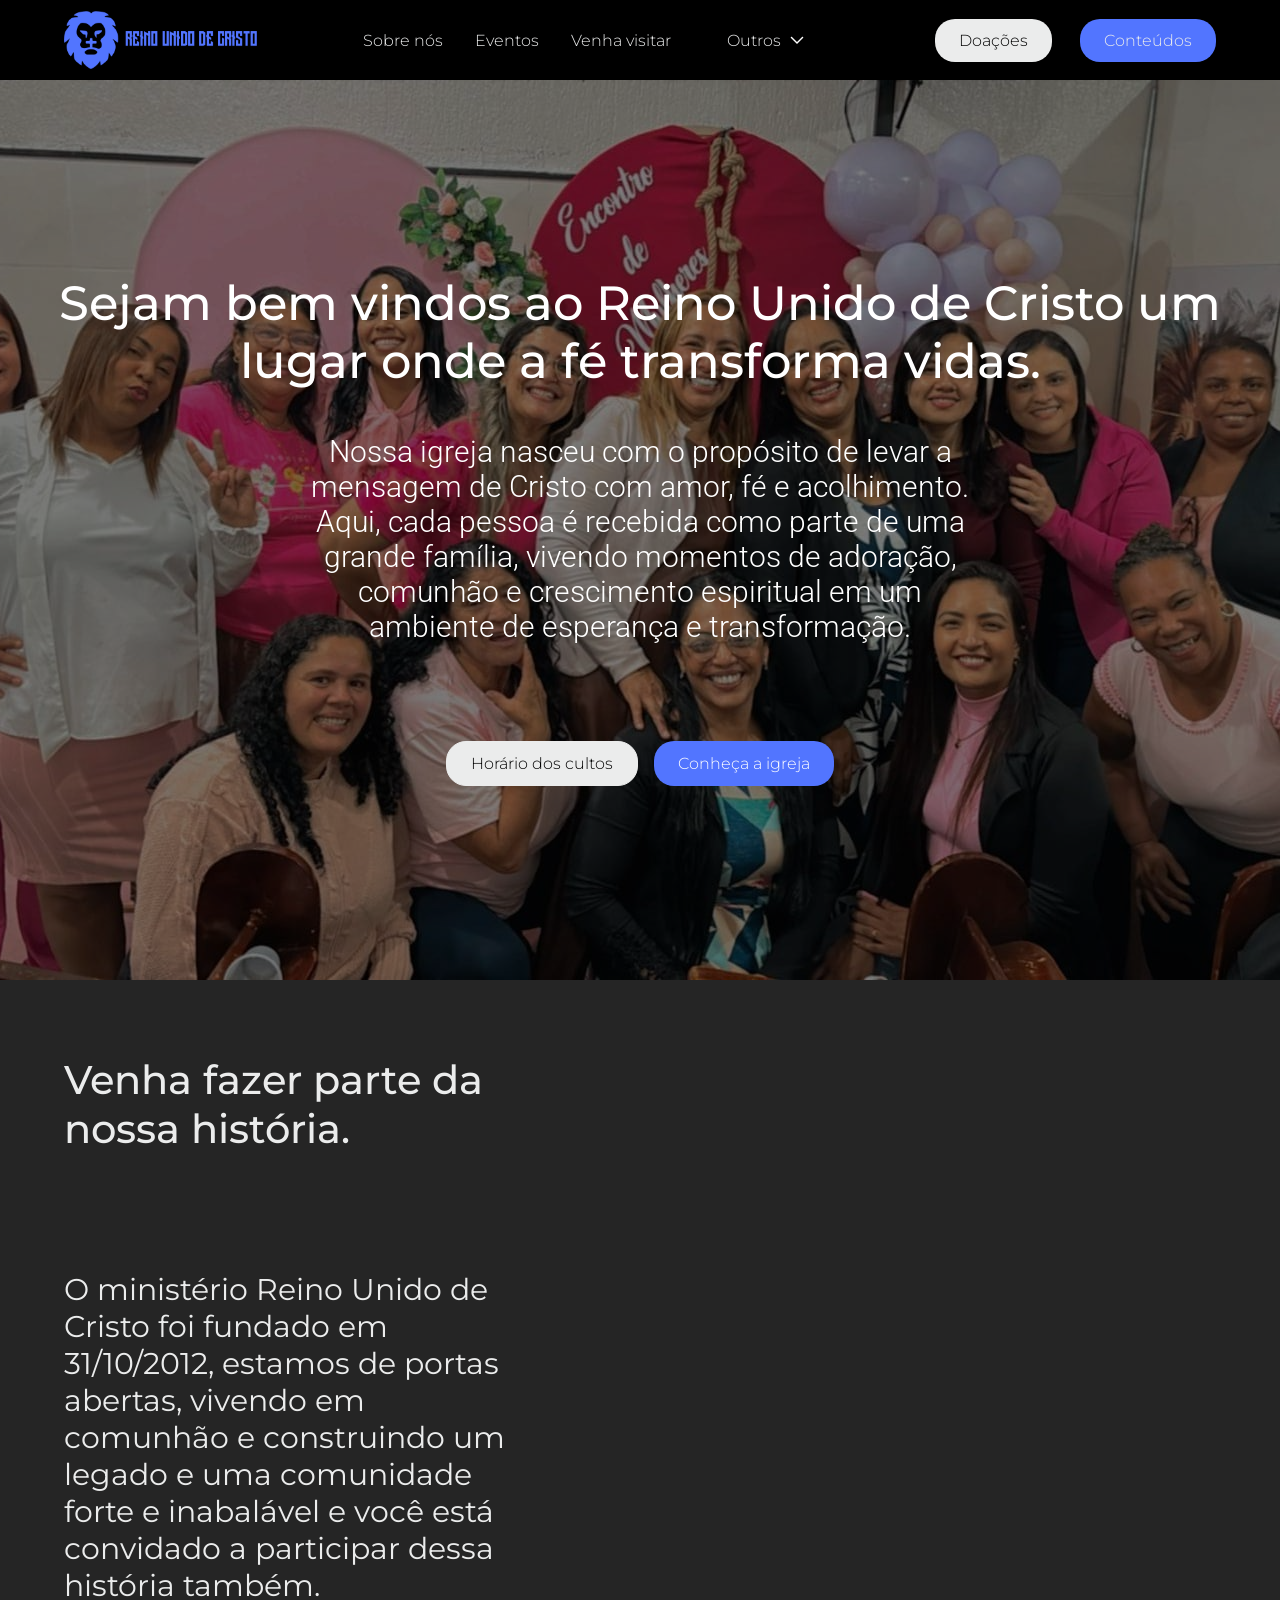
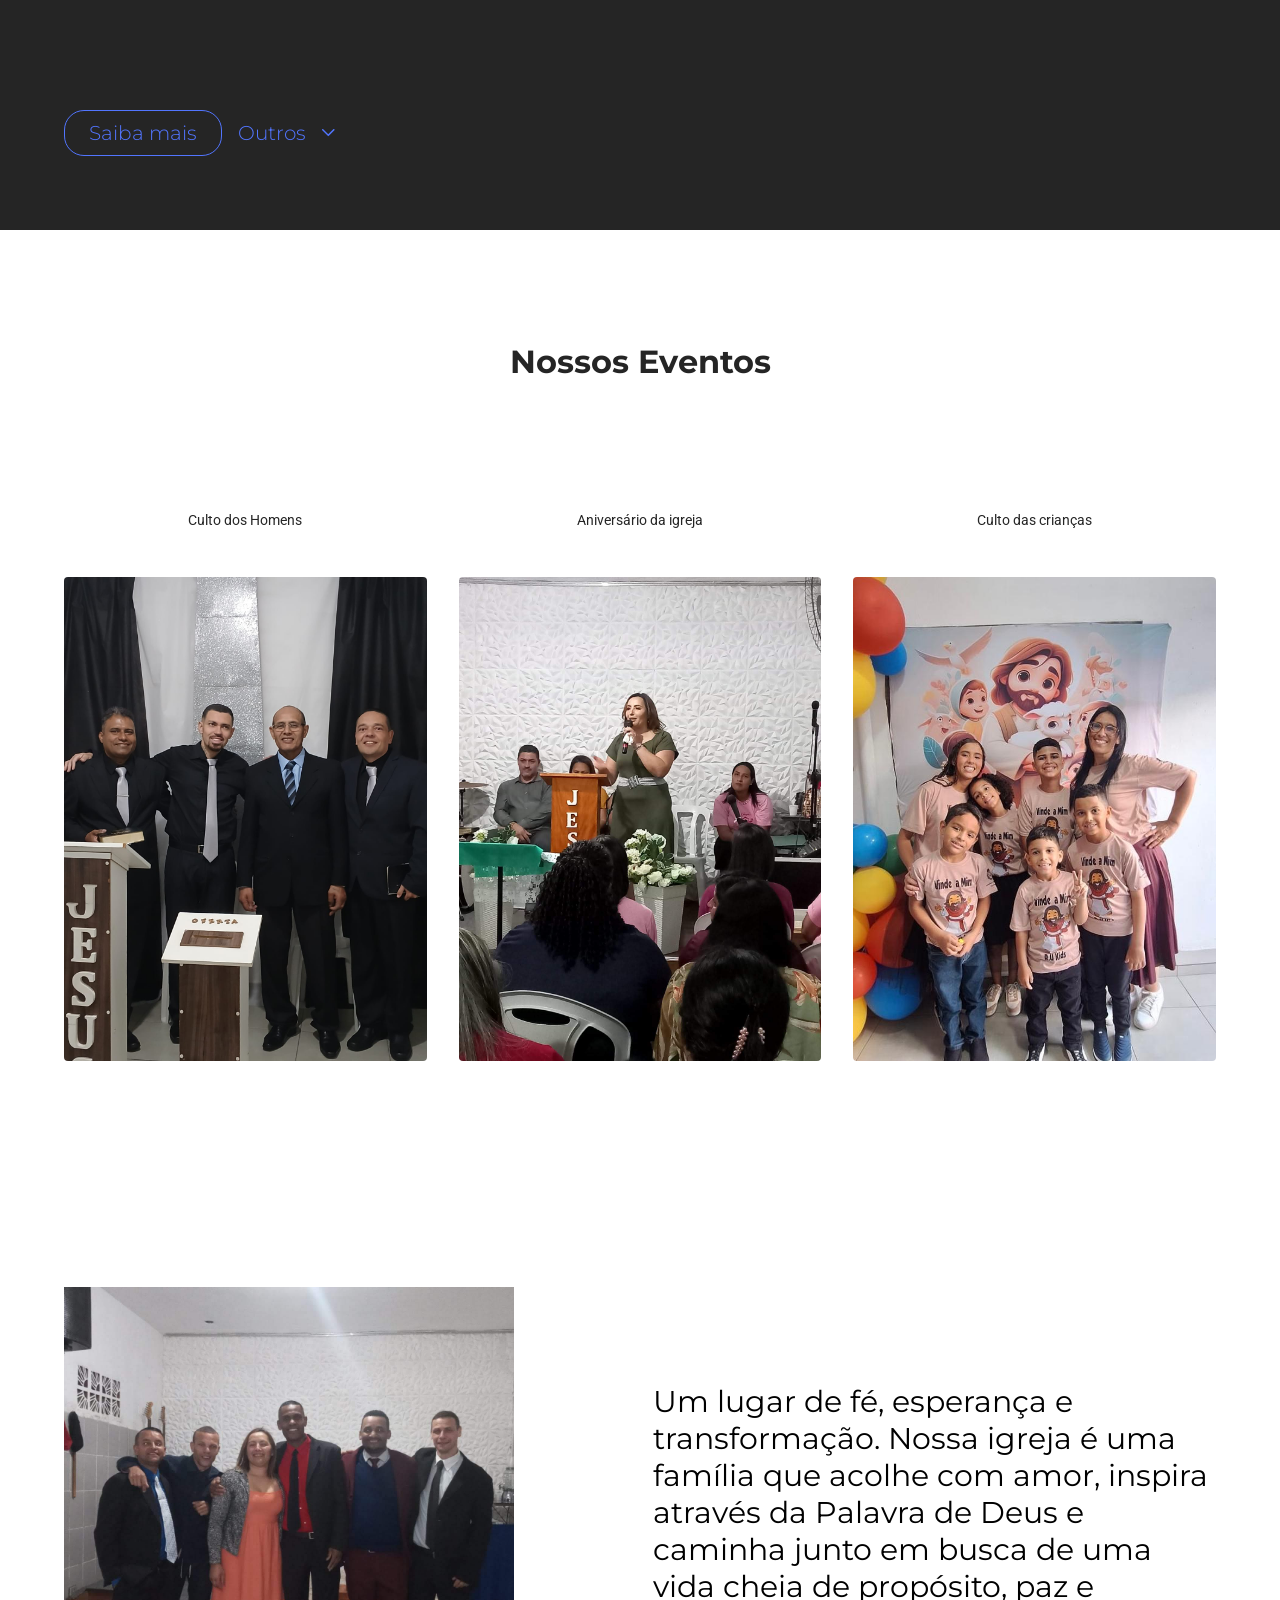
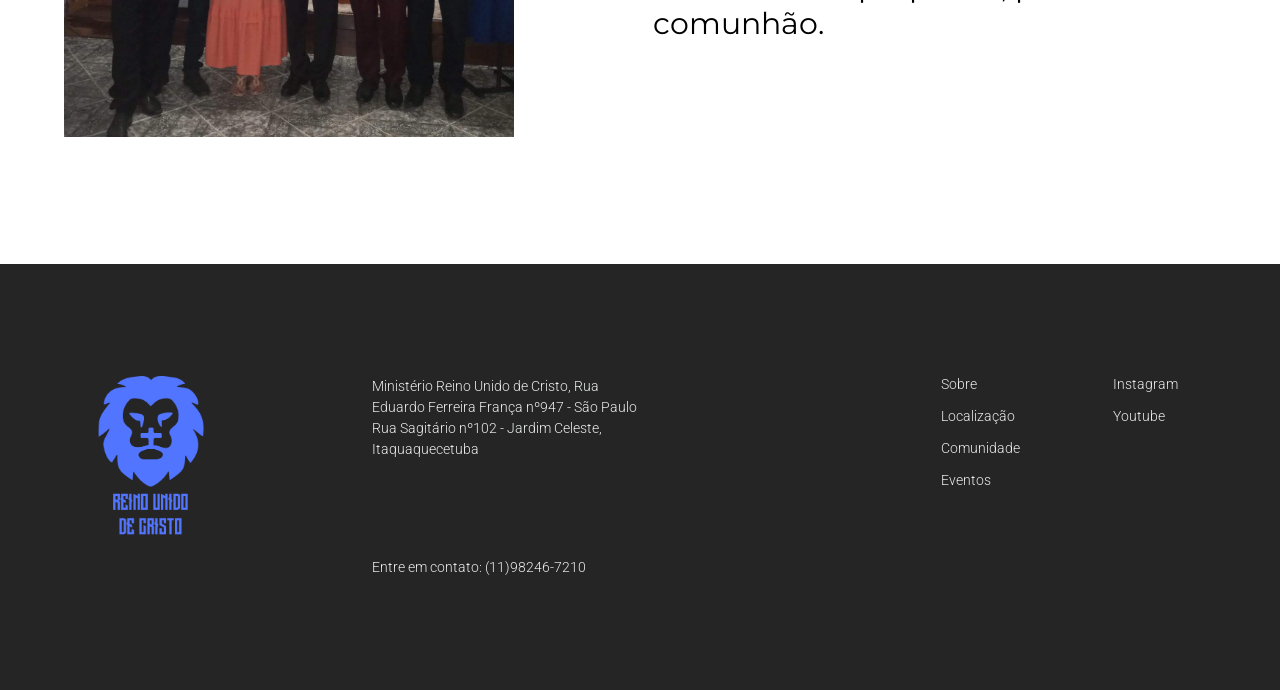
==== commit ae2dceed: "feat: test" ====
--- a/index.html
+++ b/index.html
@@ -119,7 +119,7 @@
             <p>Ministério Reino Unido de Cristo, Rua Eduardo Ferreira França nº947 - São Paulo
                 Rua Sagitário nº102 - Jardim Celeste, Itaquaquecetuba
             </p>
-            <p> Entre em contato: (99)99999-9999</p>
+            <p> Entre em contato: (11)98246-7210</p>
         </div>
         <div class="footer-col footer-links">
             <a href="#sobre">Sobre</a>
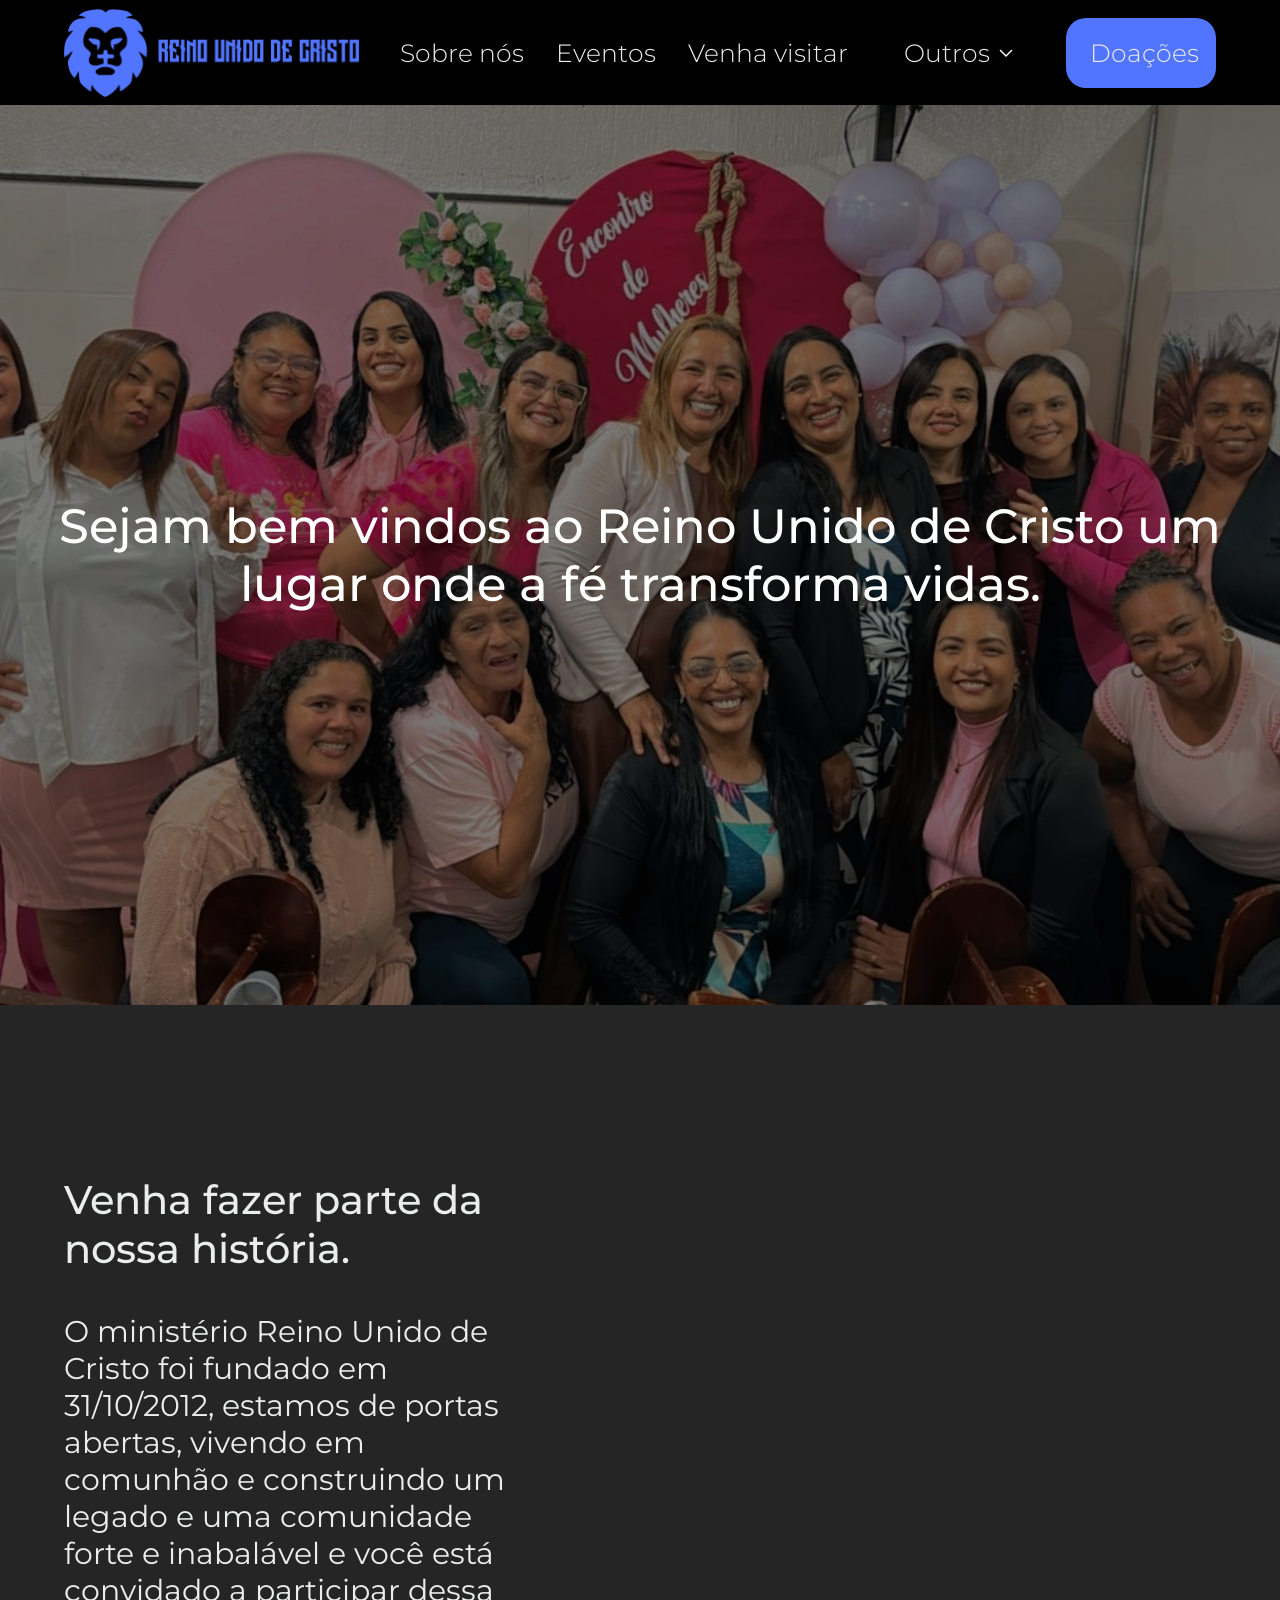
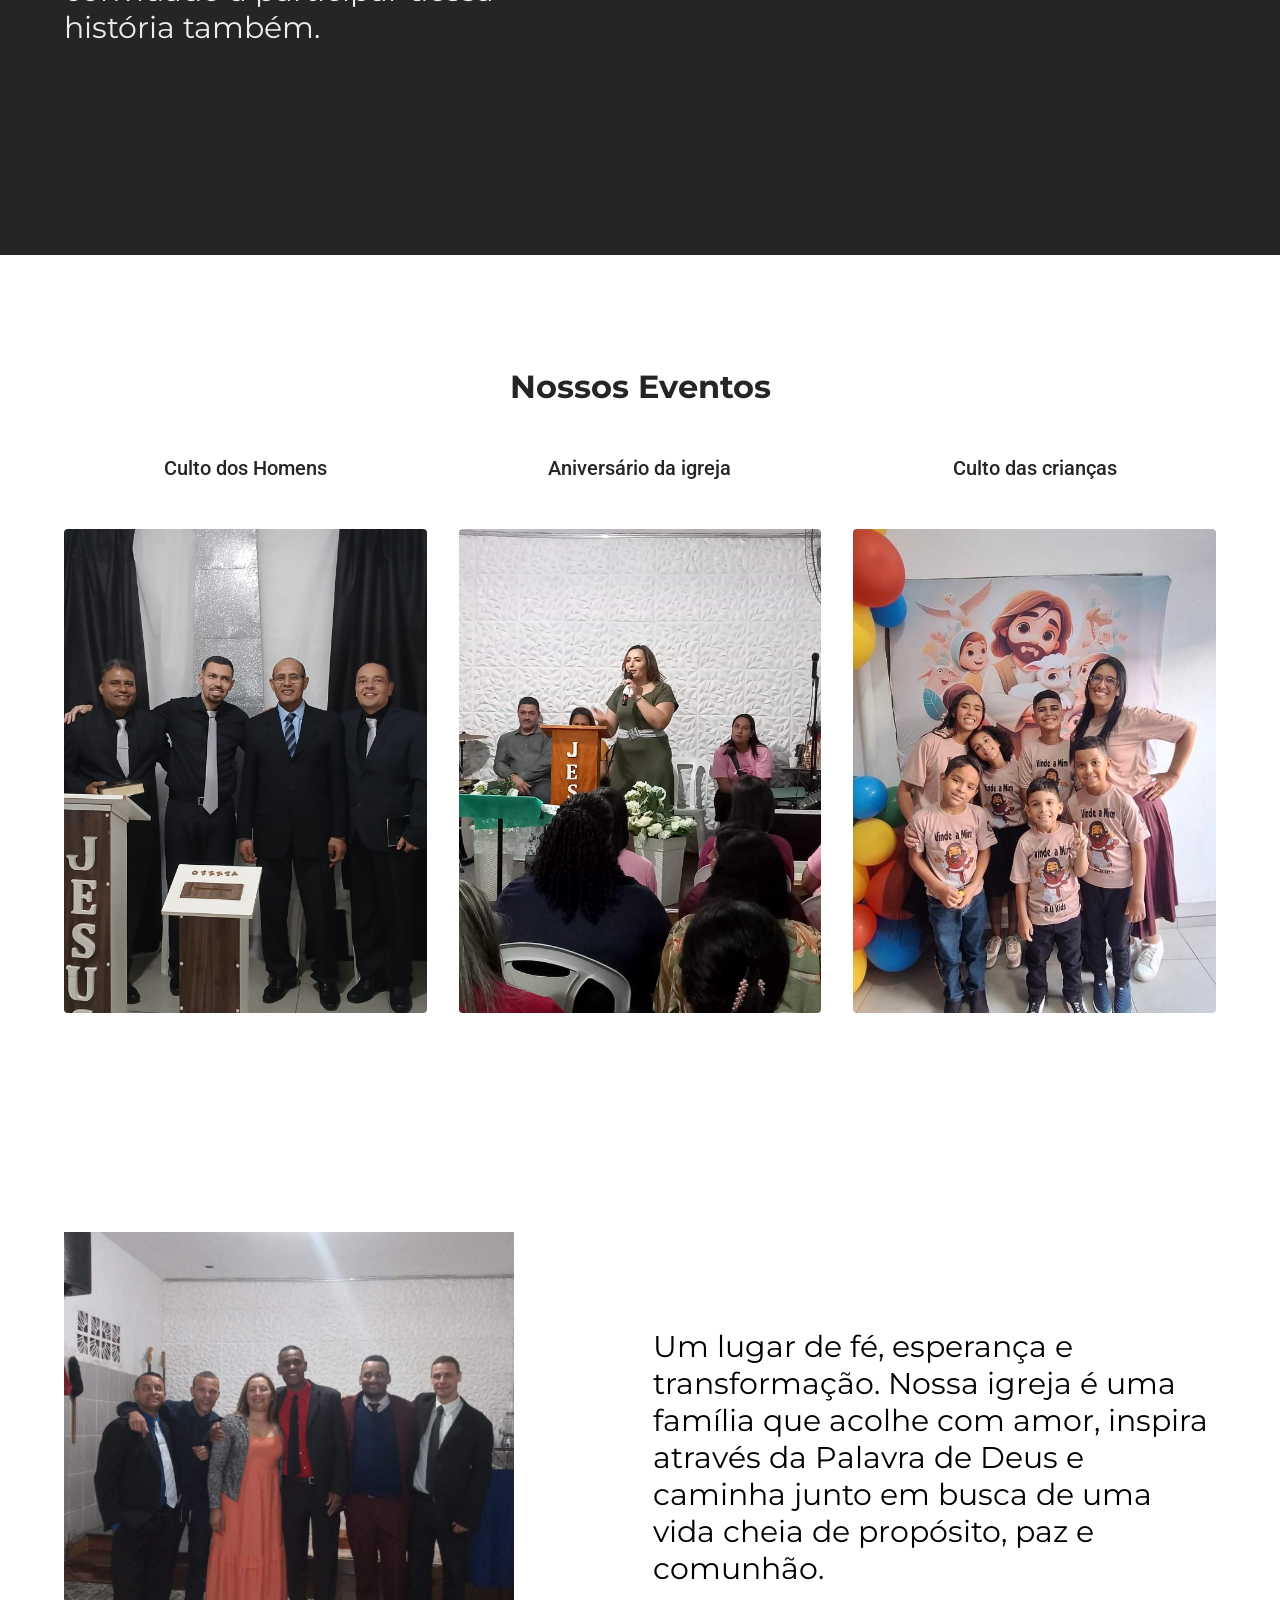
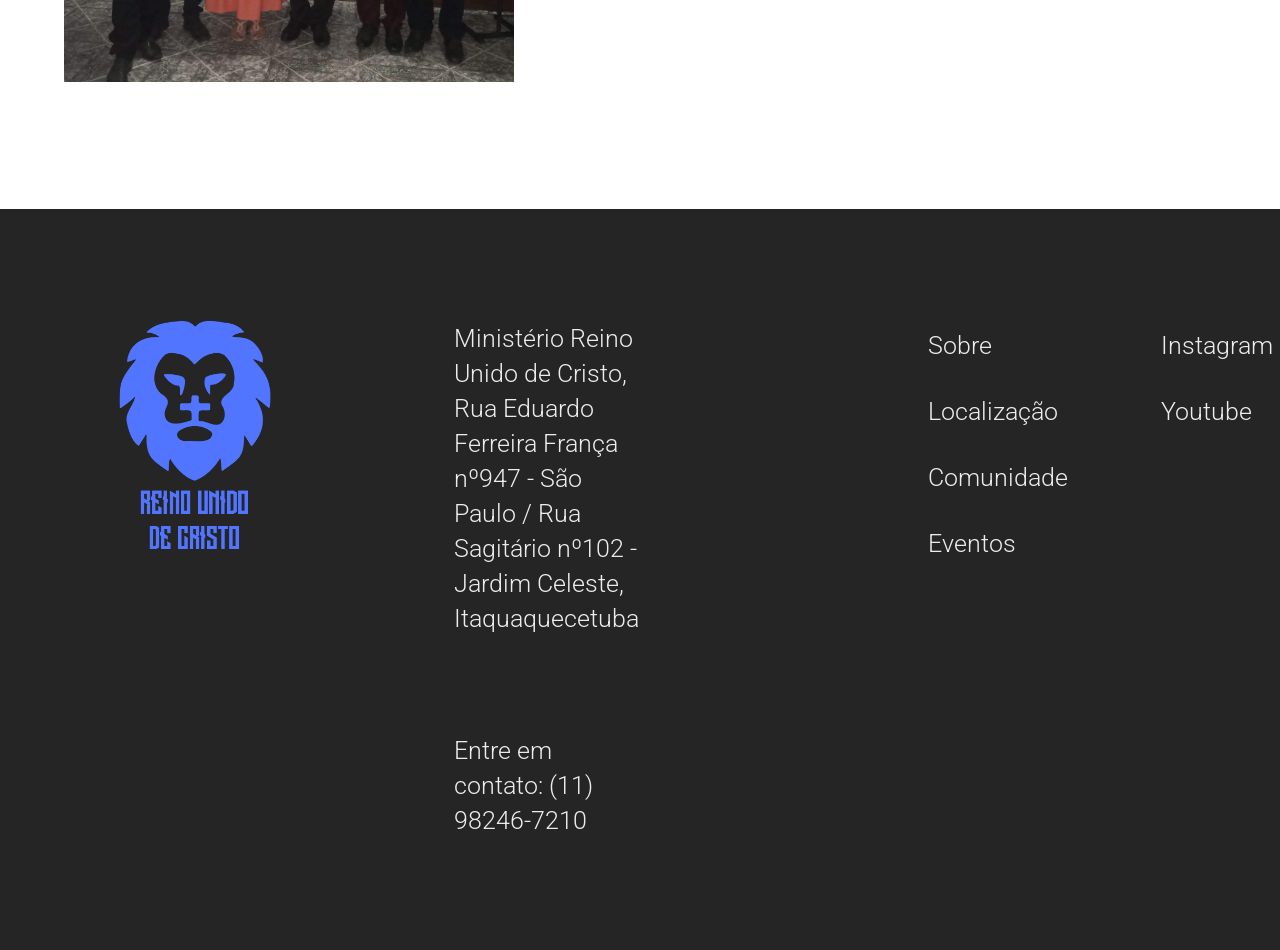
==== commit 1ae80111: "feat: tirei os botões e textos desnecessários, ajustei o tamanho da fonte dos textos" ====
--- a/index.html
+++ b/index.html
@@ -32,8 +32,7 @@
 
 
         <div class="buttons-nav">
-            <a target="_blank" href="./give.html"><button class="btn-button">Doações</button></a>
-            <button class="btn-primary">Conteúdos</button>
+            <a target="_blank" href="./give.html"><button class="btn-primary">Doações</button></a>
         </div>
     </header>
 
@@ -41,18 +40,13 @@
 
 
     <main>
+
         <aside>
+
             <div class="aside-content">
                 <h1>Sejam bem vindos ao Reino Unido de Cristo um lugar onde a fé transforma vidas.</h1>
-                <p>Nossa igreja nasceu com o propósito de levar a mensagem de Cristo com amor, fé e acolhimento. Aqui,
-                    cada pessoa é recebida como parte de uma grande família, vivendo momentos de adoração, comunhão e
-                    crescimento espiritual em um ambiente de esperança e transformação. </p>
             </div>
-            <div class="aside-actions">
-                <button class="btn-primeiro">Horário dos cultos</button>
-                <button class="btn-segundo">Conheça a igreja</button>
-            </div>
-
+            
         </aside>
 
     </main>
@@ -66,11 +60,7 @@
             <p>O ministério Reino Unido de Cristo foi fundado em 31/10/2012, estamos de portas abertas, vivendo em
                 comunhão e construindo um legado e uma comunidade forte
                 e inabalável e você está convidado a participar dessa história também.</p>
-            <div class="section-buttons">
-                <button class="btn-saiba">Saiba mais</button>
-                <button class="btn-outros">Outros </button>
-                <img src="./src/assets/dropdown-blue.png" alt="dropdown-section">
-            </div>
+            
         </div>
         <div class="section-actions">
             <video autoplay muted loop playsinline>
@@ -116,10 +106,10 @@
             <img src="./src/assets/LogoAzul-text2.png" alt="Logo Reino Unido de Cristo">
         </div>
         <div class="footer-col footer-address">
-            <p>Ministério Reino Unido de Cristo, Rua Eduardo Ferreira França nº947 - São Paulo
+            <p>Ministério Reino Unido de Cristo, Rua Eduardo Ferreira França nº947 - São Paulo /
                 Rua Sagitário nº102 - Jardim Celeste, Itaquaquecetuba
             </p>
-            <p> Entre em contato: (11)98246-7210</p>
+            <p>Entre em contato: (11) 98246-7210</p>
         </div>
         <div class="footer-col footer-links">
             <a href="#sobre">Sobre</a>
--- a/src/style/estilo.css
+++ b/src/style/estilo.css
@@ -1,12 +1,14 @@
 /* ========== RESET / BASE ========== */
 a {
-    font-size: 16px;
+    font-size: 25px;
     font-weight: 300;
     color: #EBECEC;
 }
 
 button {
-    font-size: 16px;
+    width: 150px;
+    height: 70px;
+    font-size: 25px;
     font-weight: 300;
     background-color: #EBECEC;
     padding: 12px 24px;
@@ -25,7 +27,7 @@
 /* ========== HEADER ========== */
 header {
     width: 100%;
-    height: 80px;
+    height: 105px;
     background-color: #000000;
     display: flex;
     justify-content: space-between;
@@ -38,8 +40,8 @@
 }
 
 header > img {
-    width: 196px;
-    height: 58px;
+    width: 300px;
+    height: 88px;
 }
 
 nav {
@@ -73,10 +75,7 @@
     cursor: pointer;
 }
 
-.btn-button:hover {
-    background-color: #CFCFCF;
-    cursor: pointer;
-}
+
 
 
 /* ========== MAIN / HERO ========== */
@@ -118,40 +117,7 @@
     height: 255px;
 }
 
-.aside-actions {
-    display: flex;
-    gap: 16px;
-}
-
-aside > div > button {
-    padding: 12px 24px;
-    border: 1px solid #EBECEC;
-    font-size: 16px;
-    text-align: center;
-    color: #EBECEC;
-}
-
-.btn-primeiro {
-    background-color: #EBECEC;
-    color: #000000;
-}
-
-.btn-primeiro:hover {
-    background-color: #CFCFCF;
-    cursor: pointer;
-}
-
-.btn-segundo {
-    background-color: #5275FF;
-    color: #ffffff;
-    border: none;
-}
-
-.btn-segundo:hover {
-    background-color: #3452CC;
-    color: #ffffff;
-    cursor: pointer;
-}
+
 
 
 /* ========== SECTION - HISTÓRIA ========== */
@@ -173,8 +139,8 @@
 }
 
 .section-content > p {
-    padding-top: 118px;
-    padding-bottom: 106px;
+     padding-top: 40px;
+    padding-bottom: 40px;
     font-size: 30px;
     color: #EBECEC;
     width: 441px;
@@ -187,47 +153,13 @@
 }
 
 .section-actions video {
-    width: 600px;
+    width: 900px;
     height: 400px;
     border-radius: 12px;
     object-fit: cover;
 }
 
-.section-buttons {
-    display: flex;
-    align-items: center;
-    gap: 16px;
-}
-
-.btn-saiba {
-    padding: 10px 24px;
-    border: 1px solid #5275FF;
-    border-radius: 20px;
-    background: transparent;
-    color: #5275FF;
-    font-size: 20px;
-    cursor: pointer;
-}
-
-.btn-saiba:hover {
-    background-color: #5275FF;
-    color:#ffffff;
-    cursor: pointer;
-}
-
-.btn-outros {
-    background: none;
-    border: none;
-    padding: 0;
-    font-size: 20px;
-    color: #5275FF;
-    cursor: pointer;
-}
-
-.btn-outros:hover {
-color: #ffffff;
-cursor: pointer;
-}
+
 
 
 /* ========== SECTION - EVENTOS ========== */
@@ -260,9 +192,10 @@
 }
 
 .evento-item > p {
-    padding-top: 131px;
+    padding-top: 50px;
     padding-bottom: 37px;
-    font-size: 14px;
+    font-size: 20px;
+    font-weight: 500;
     text-align: center;
     color: #252525;
     font-family: "Roboto", sans-serif;
@@ -285,7 +218,6 @@
     justify-content: center;
     align-items: center;
     gap: 139px;
-    margin-top: 80px;
 }
 
 .sobre-lugar {
@@ -313,9 +245,10 @@
 footer {
     width: 100%;
     background-color: #252525;
-    padding: 112px 64px;
+    padding: 112px 70px;
     display: flex;
     align-items: flex-start;
+    justify-content: space-between;
 }
 
 .footer-col {
@@ -324,8 +257,8 @@
 }
 
 .footer-brand img {
-    width: 174px;
-    height: 163px;
+    width: 250px;
+    height: 235px;
 }
 
 .footer-address {
@@ -337,10 +270,10 @@
 .footer-address p {
     margin: 0;
     font-family: "Roboto", sans-serif;
-    font-size: 14px;
-    font-weight: 300;
-    color: #EBECEC;
-    line-height: 1.5;
+    font-size: 25px;
+    font-weight: 300;
+    color: #EBECEC;
+    line-height: 1.4;
 }
 
 .footer-links {
@@ -356,7 +289,8 @@
 .footer-links a,
 .footer-social a {
     font-family: "Roboto", sans-serif;
-    font-size: 14px;
+    font-size: 25px;
+    line-height: 2.0;
     font-weight: 300;
     color: #EBECEC;
     text-decoration: none;
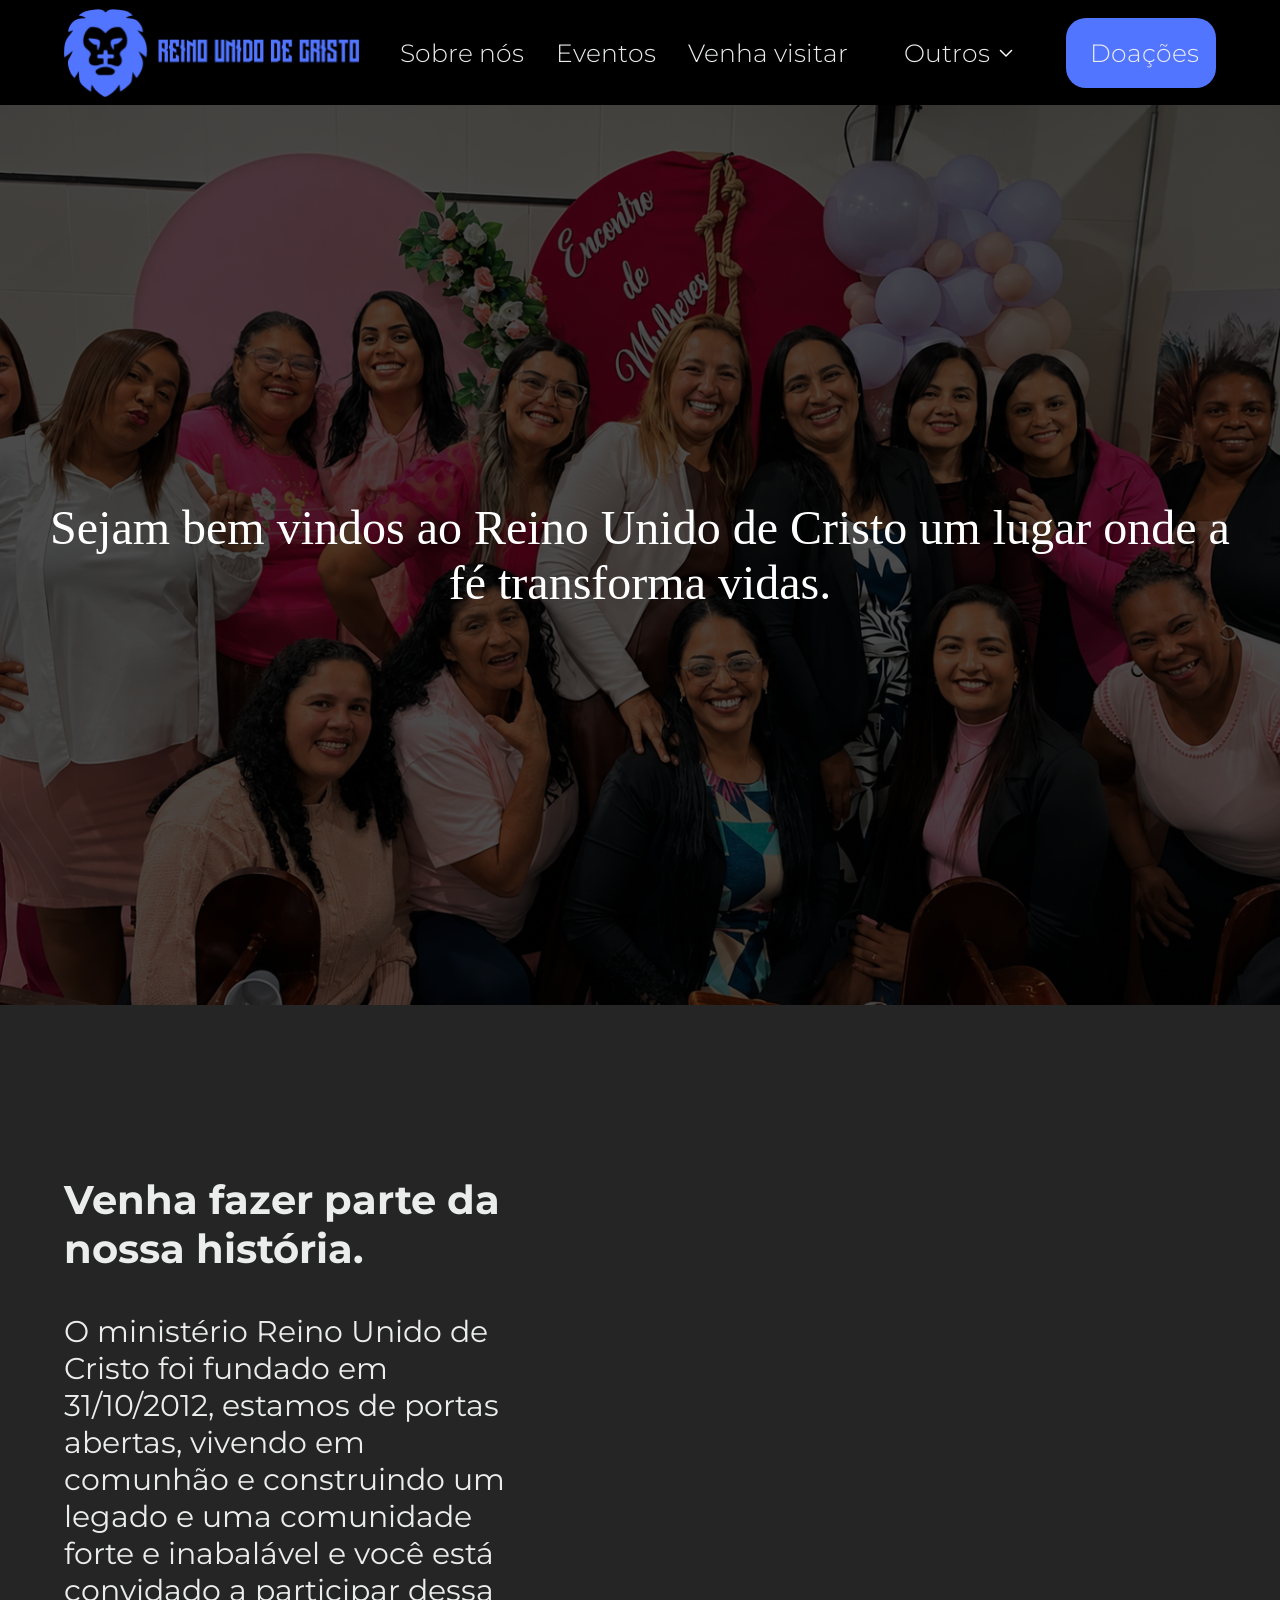
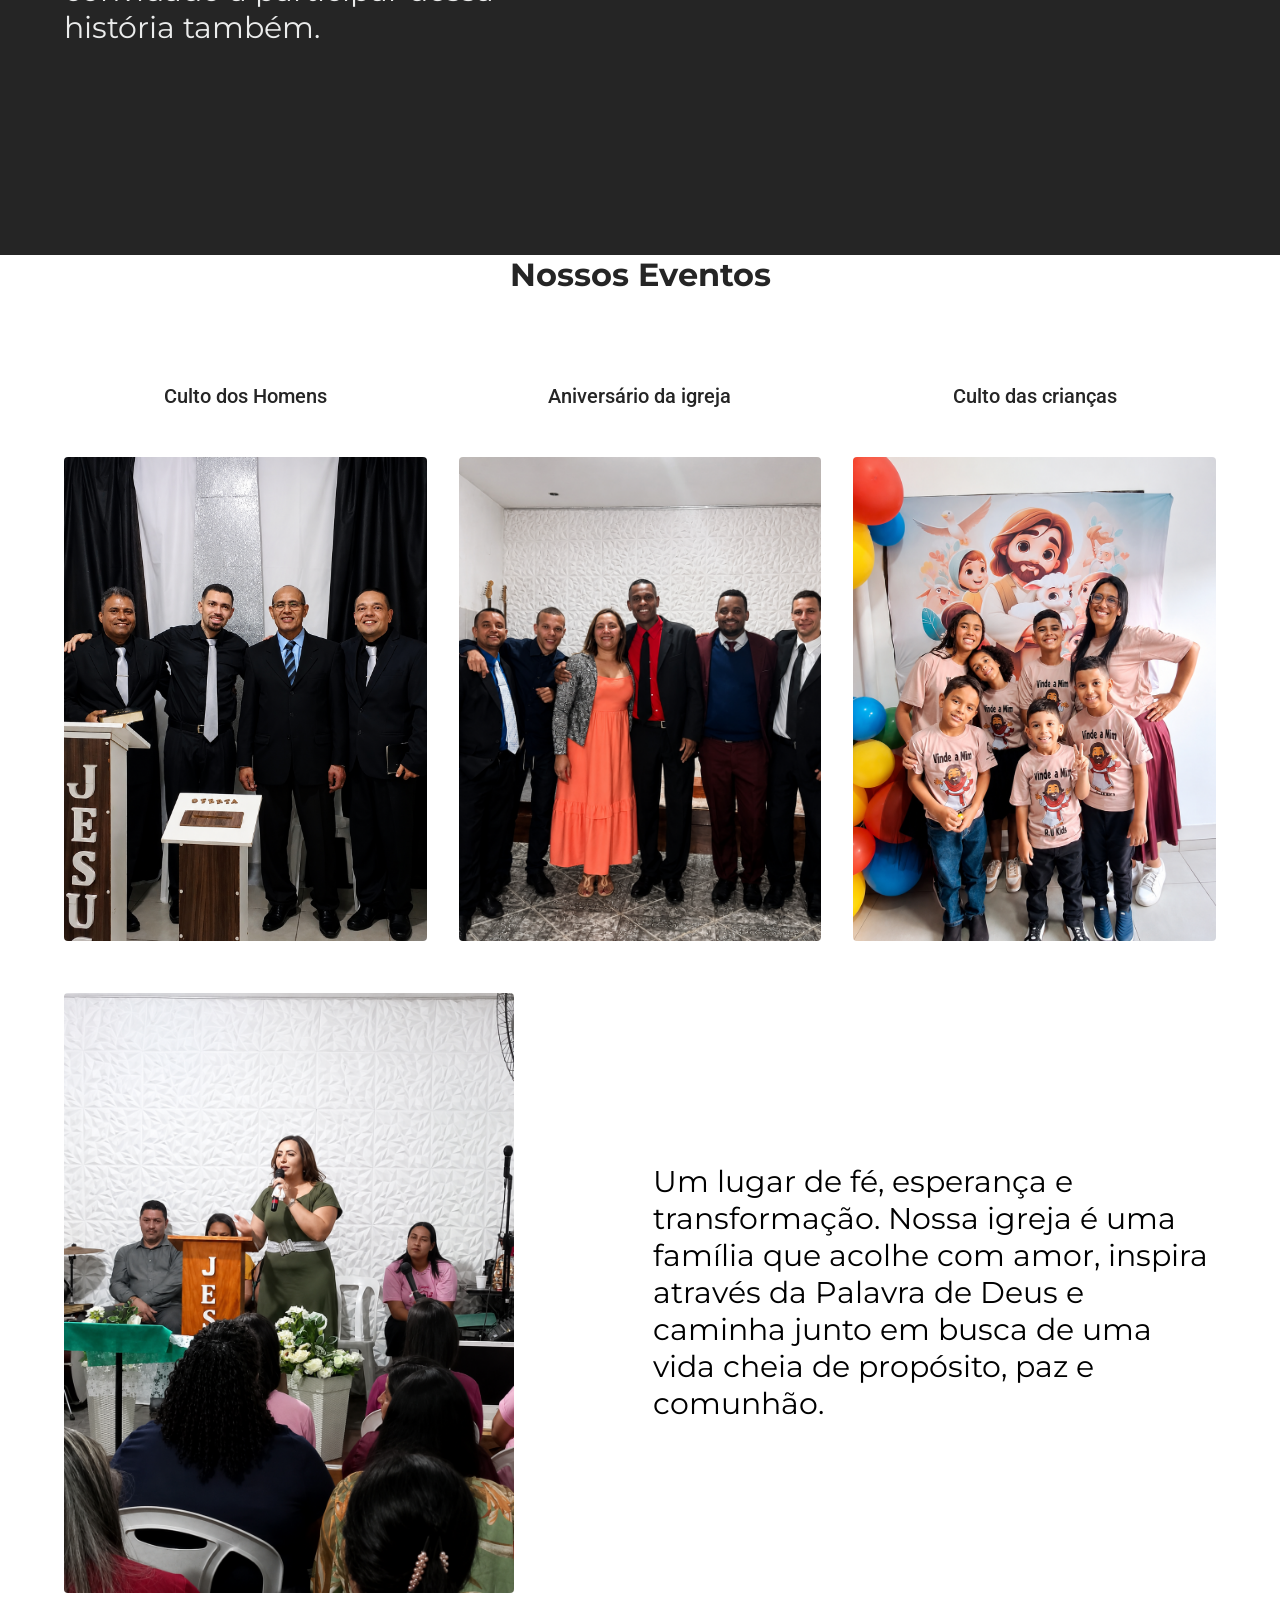
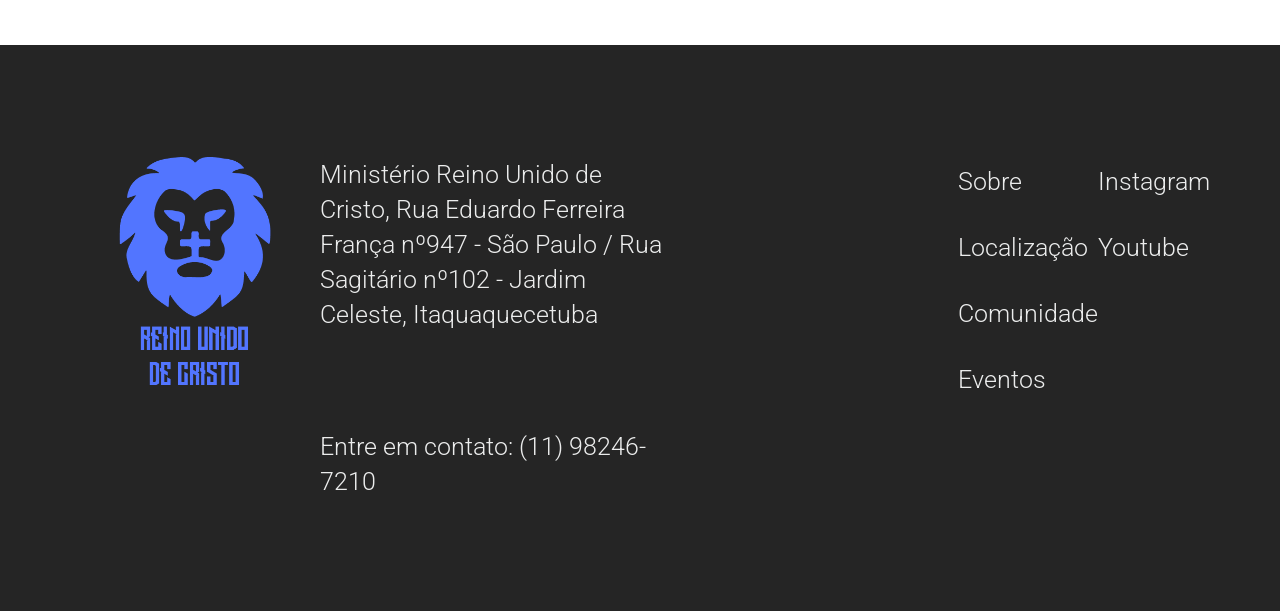
==== commit 1f457b7b: "feat tela arrumada e respondividade aplicada" ====
--- a/index.html
+++ b/index.html
@@ -19,14 +19,14 @@
 
 <body>
     <header>
-        <img class="logo-nav" src="./src/assets/LogoAzul-text1.png" alt="Logo Reino Unido de Cristo">
+        <img class="logo-nav" src="./src/assets/images/LogoAzul-text1.png" alt="Logo Reino Unido de Cristo">
         <nav>
             <a href="#sobre">Sobre nós</a>
             <a href="#eventos">Eventos</a>
             <a href="#visite">Venha visitar</a>
             <button class="dropdown-nav">
                 <a href="#outros">Outros</a>
-                <img src="./src/assets/Chevron Down.png" alt="dropdown-nav">
+                <img src="./src/assets/images/Chevron Down.png" alt="dropdown-nav">
             </button>
         </nav>
 
@@ -56,7 +56,7 @@
 
     <section id="sobre">
         <div class="section-content">
-            <h1>Venha fazer parte da nossa história.</h1>
+            <h2>Venha fazer parte da nossa história.</h2>
             <p>O ministério Reino Unido de Cristo foi fundado em 31/10/2012, estamos de portas abertas, vivendo em
                 comunhão e construindo um legado e uma comunidade forte
                 e inabalável e você está convidado a participar dessa história também.</p>
@@ -64,7 +64,7 @@
         </div>
         <div class="section-actions">
             <video autoplay muted loop playsinline>
-                <source src="./src/assets/video Igreja.mp4" type="video/mp4">
+                <source src="./src/assets/images/video Igreja.mp4" type="video/mp4">
             </video>
         </div>
     </section>
@@ -77,15 +77,15 @@
         <div class="eventos-grid">
             <div class="evento-item">
                 <p>Culto dos Homens</p>
-                <img src="./src/assets/images/image2.jpeg" alt="Culto dos jovens">
+                <img src="./src/assets/images/img 3.png" alt="Culto dos homens">
             </div>
             <div class="evento-item">
                 <p>Aniversário da igreja</p>
-                <img src="./src/assets/images/image4.jpeg" alt="Culto de casais">
+                <img src="./src/assets/images/img 2.png" alt="Culto de casais">
             </div>
             <div class="evento-item">
                 <p>Culto das crianças</p>
-                <img src="./src/assets/images/image1.jpeg" alt="Culto das crianças">
+                <img src="./src/assets/images/img 4.png" alt="Culto das crianças">
             </div>
         </div>
     </section>
@@ -93,7 +93,7 @@
 
 
     <article id="visite">
-        <div class="sobre-lugar"></div>
+        <img class="sobre-lugar" src="./src/assets/images/img 5.png" alt="img sobre lugar">
         <p>Um lugar de fé, esperança e transformação. Nossa igreja é uma família que acolhe com amor, inspira através da
             Palavra de Deus e caminha junto em busca de uma vida cheia de propósito, paz e comunhão.</p>
     </article>
@@ -103,7 +103,7 @@
     <footer id="outros">
 
         <div class="footer-col footer-brand">
-            <img src="./src/assets/LogoAzul-text2.png" alt="Logo Reino Unido de Cristo">
+            <img src="./src/assets/images/LogoAzul-text2.png" alt="Logo Reino Unido de Cristo">
         </div>
         <div class="footer-col footer-address">
             <p>Ministério Reino Unido de Cristo, Rua Eduardo Ferreira França nº947 - São Paulo /
--- a/src/style/estilo.css
+++ b/src/style/estilo.css
@@ -16,7 +16,7 @@
 }
 
 h1 {
-    font-family: "Montserrat", sans-serif;
+    font-family: "Playfair Display", serif;
     font-size: 48px;
     font-weight: 500;
     color: #ffffff;
@@ -86,8 +86,8 @@
     justify-content: center;
     align-items: center;
     text-align: center;
-    background-image: url(../assets/images/image6.jpeg);
-    background-color: rgba(0, 0, 0, 0.5);
+    background-image: url(../assets/images/img\ 1.png);
+    background-color: rgba(0, 0, 0, 0.70);
     background-blend-mode: overlay;
     background-size: cover;
     background-position: center;
@@ -132,7 +132,7 @@
     padding: 112px 64px;
 }
 
-.section-content > h1 {
+.section-content > h2 {
     color: #EBECEC;
     font-size: 40px;
     width: 460px;
@@ -165,10 +165,15 @@
 /* ========== SECTION - EVENTOS ========== */
 .eventos-section {
     width: 100%;
+    height: auto;
     background-color: #ffffff;
     display: flex;
     flex-direction: column;
     align-items: center;
+    padding: 0px 64px;
+    gap: 40px;
+     height: auto;
+    overflow: hidden;
 }
 
 .eventos-section > h2 {
@@ -218,17 +223,17 @@
     justify-content: center;
     align-items: center;
     gap: 139px;
-}
+    
+}
+
 
 .sobre-lugar {
     width: 450px;
-    height: 450px;
+     aspect-ratio: 3 / 4;
     flex-shrink: 0;
-
-    background-image: url(../assets/images/image7.jpeg);
-    background-position: center;
-    background-repeat: no-repeat;
-    background-size: cover;
+    object-fit: cover;
+    object-position: center bottom;
+    border-radius: 4px;
 }
 
 article > p {
@@ -262,9 +267,8 @@
 }
 
 .footer-address {
-    width: 280px;
+    width: 400px;
     gap: 97px;
-    margin-left: 134px;
 }
 
 .footer-address p {
@@ -283,7 +287,6 @@
 
 .footer-social {
     gap: 16px;
-    margin-left: 93px;
 }
 
 .footer-links a,
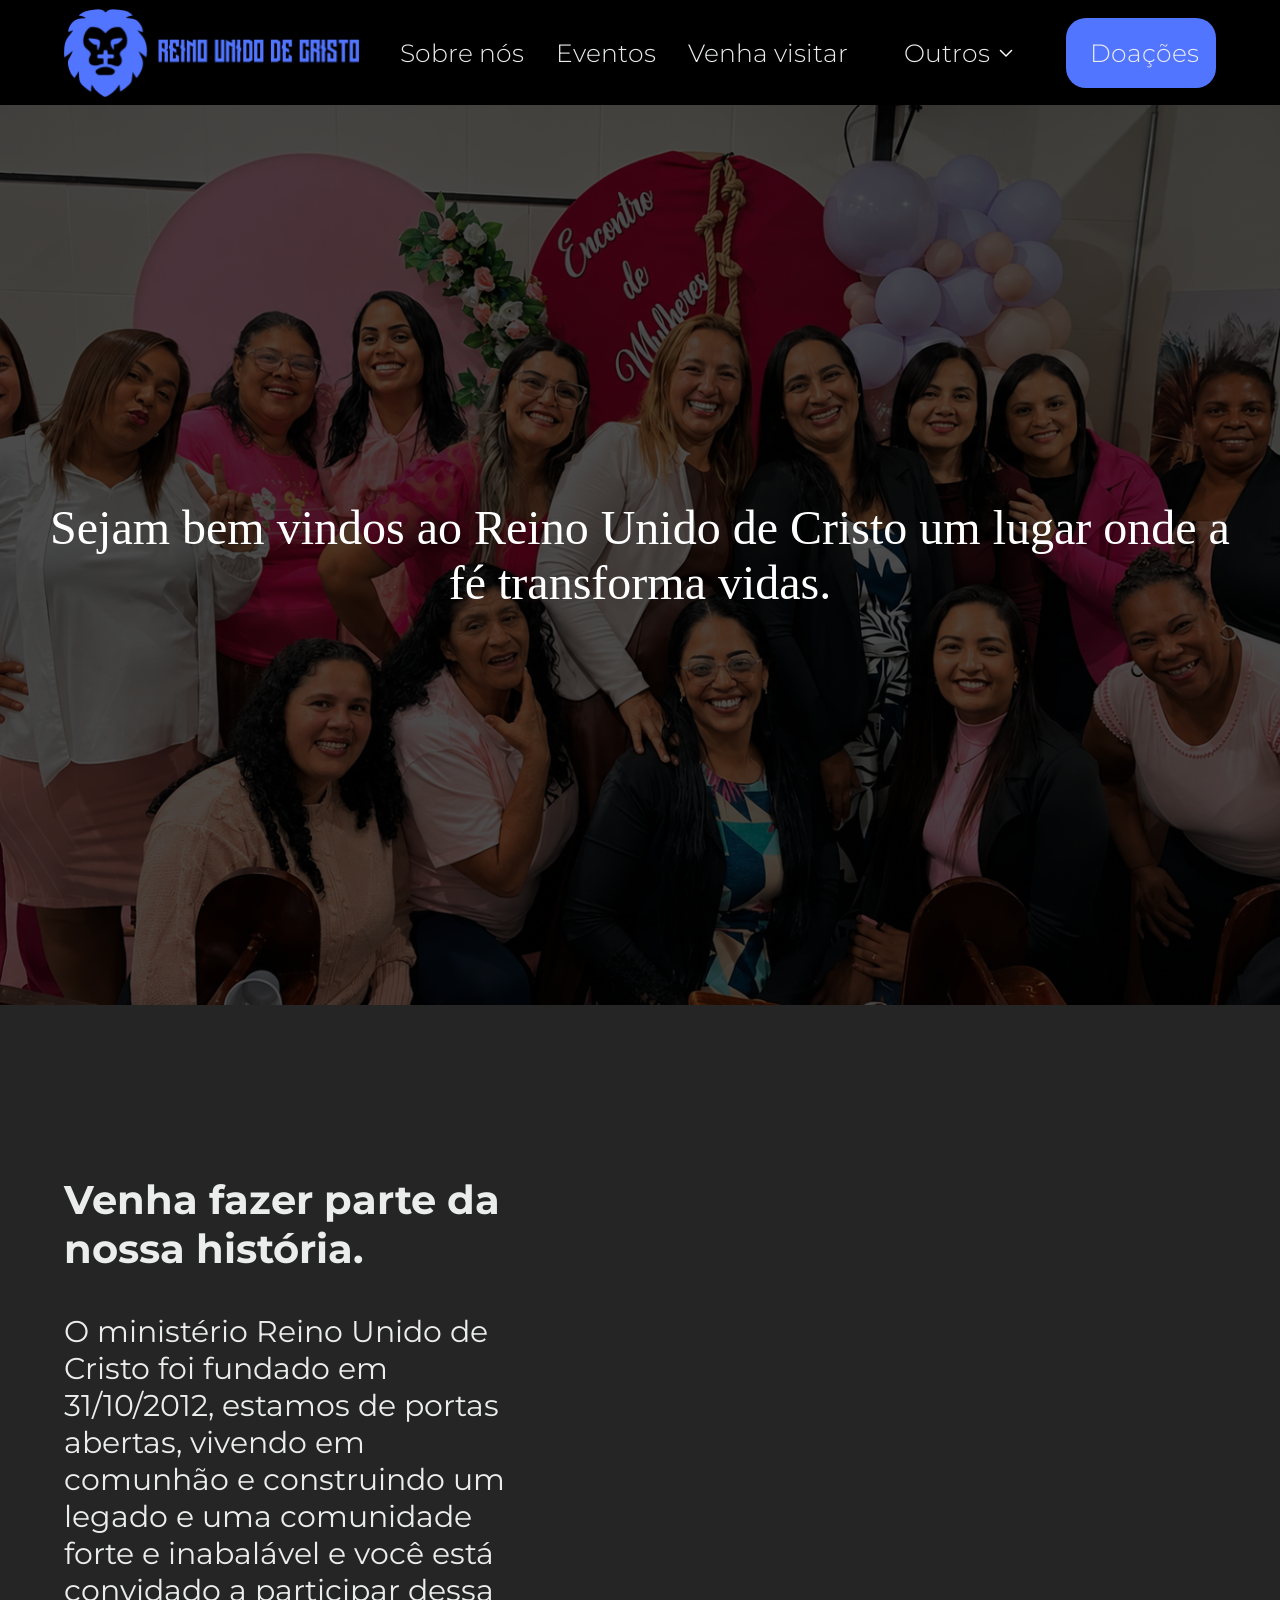
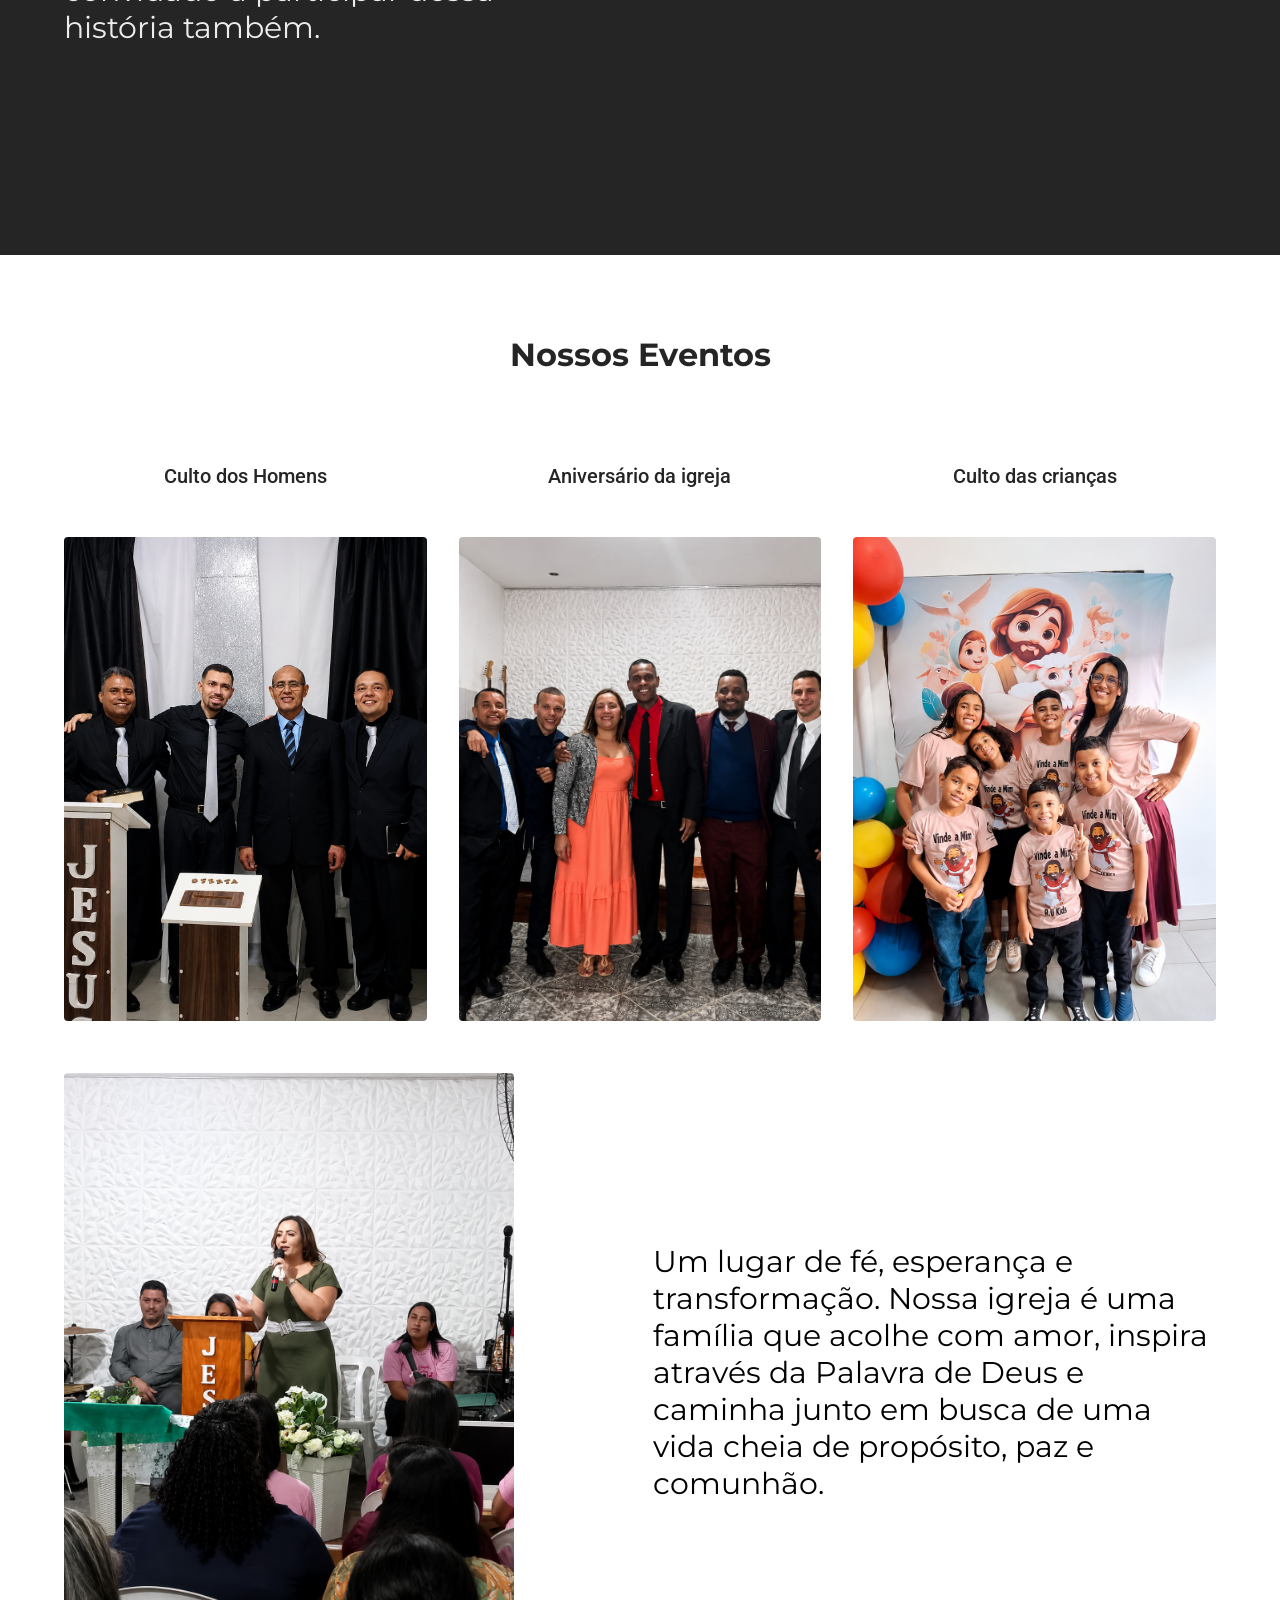
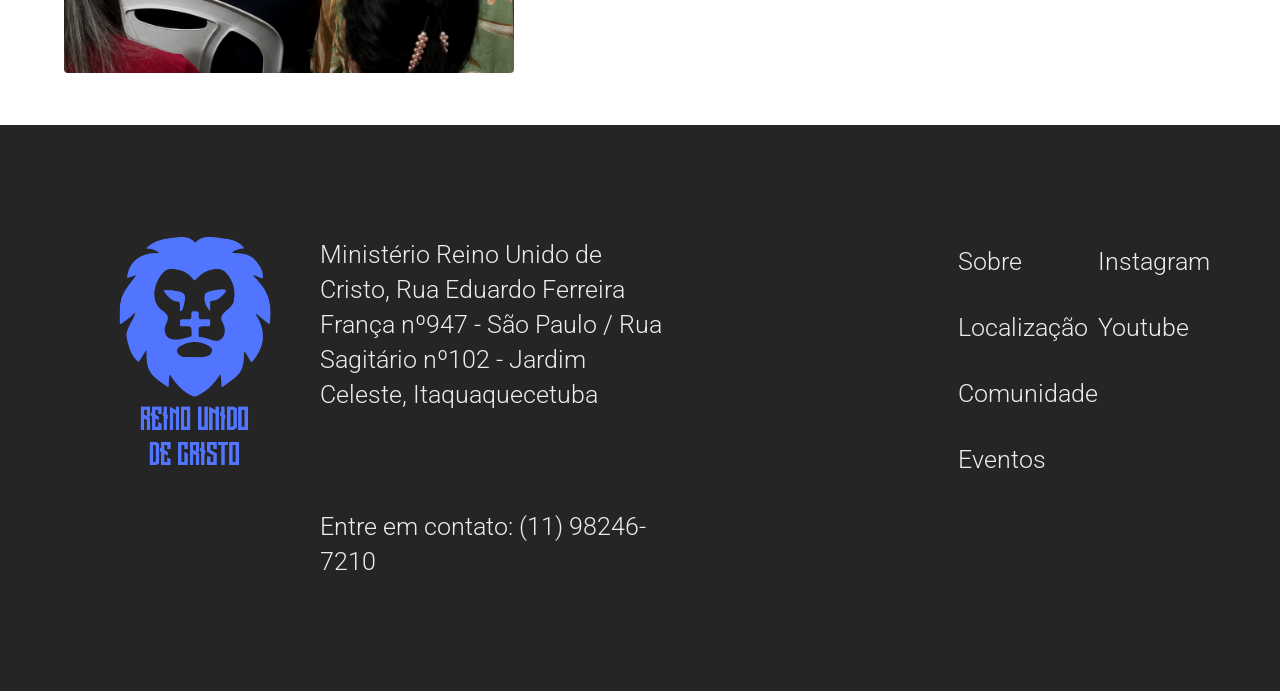
==== commit a9939365: "feat : arrumei as partes q especificam oque cada parte faz do css." ====
--- a/index.html
+++ b/index.html
@@ -46,7 +46,7 @@
             <div class="aside-content">
                 <h1>Sejam bem vindos ao Reino Unido de Cristo um lugar onde a fé transforma vidas.</h1>
             </div>
-            
+
         </aside>
 
     </main>
@@ -60,7 +60,7 @@
             <p>O ministério Reino Unido de Cristo foi fundado em 31/10/2012, estamos de portas abertas, vivendo em
                 comunhão e construindo um legado e uma comunidade forte
                 e inabalável e você está convidado a participar dessa história também.</p>
-            
+
         </div>
         <div class="section-actions">
             <video autoplay muted loop playsinline>
--- a/src/style/estilo.css
+++ b/src/style/estilo.css
@@ -1,4 +1,4 @@
-/* ========== RESET / BASE ========== */
+/* RESET / BASE  */
 a {
     font-size: 25px;
     font-weight: 300;
@@ -24,7 +24,7 @@
 }
 
 
-/* ========== HEADER ========== */
+/* HEADER  */
 header {
     width: 100%;
     height: 105px;
@@ -78,7 +78,7 @@
 
 
 
-/* ========== MAIN / HERO ========== */
+/*  MAIN / HERO  */
 main {
     width: 100%;
     height: 100vh;
@@ -120,7 +120,7 @@
 
 
 
-/* ========== SECTION - HISTÓRIA ========== */
+/*  SECTION - HISTÓRIA  */
 section {
     width: 100%;
     height: 850px;
@@ -162,7 +162,7 @@
 
 
 
-/* ========== SECTION - EVENTOS ========== */
+/*  SECTION - EVENTOS  */
 .eventos-section {
     width: 100%;
     height: auto;
@@ -171,6 +171,7 @@
     flex-direction: column;
     align-items: center;
     padding: 0px 64px;
+    padding-top: 80px;
     gap: 40px;
      height: auto;
     overflow: hidden;
@@ -215,7 +216,7 @@
 }
 
 
-/* ========== ARTICLE - SOBRE ========== */
+/*  ARTICLE - SOBRE  */
 article {
     width: 100%;
     height: 704px;
@@ -246,7 +247,7 @@
 }
 
 
-/* ========== FOOTER ========== */
+/*  FOOTER  */
 footer {
     width: 100%;
     background-color: #252525;
@@ -303,3 +304,259 @@
 .footer-social a:hover {
     color: #5275FF;
 }
+
+
+
+
+
+
+
+@media (max-width: 1024px) {
+ 
+    /* Header */
+    header {
+        padding: 0 32px;
+        height: 90px;
+    }
+ 
+    header > img {
+        width: 200px;
+        height: auto;
+    }
+ 
+    nav {
+        gap: 20px;
+    }
+ 
+    nav a,
+    .dropdown-nav a {
+        font-size: 18px;
+    }
+ 
+    button {
+        width: 120px;
+        height: 56px;
+        font-size: 18px;
+    }
+ 
+    /* Hero */
+    h1 {
+        font-size: 36px;
+        padding: 0 32px;
+    }
+ 
+    .aside-content p {
+        font-size: 22px;
+        width: 90%;
+        height: auto;
+    }
+ 
+    /* Section história */
+    section {
+        height: auto;
+        flex-direction: column;
+        padding: 64px 32px;
+        gap: 48px;
+        text-align: center;
+    }
+ 
+    .section-content > h2 {
+        font-size: 32px;
+        width: 100%;
+    }
+ 
+    .section-content > p {
+        font-size: 22px;
+        width: 100%;
+    }
+ 
+    .section-actions {
+        justify-content: center;
+    }
+ 
+    .section-actions video {
+        width: 100%;
+        height: auto;
+    }
+ 
+    /* Eventos */
+    .eventos-section {
+        padding: 48px 32px;
+    }
+ 
+    .eventos-grid {
+        grid-template-columns: 1fr 1fr;
+        gap: 24px;
+    }
+ 
+    /* Article */
+    article {
+        height: auto;
+        flex-direction: column;
+        gap: 48px;
+        padding: 64px 32px;
+    }
+ 
+    .sobre-lugar {
+        width: 100%;
+        max-width: 420px;
+    }
+ 
+    article > p {
+        width: 100%;
+        height: auto;
+        font-size: 22px;
+        text-align: center;
+    }
+ 
+    /* Footer */
+    footer {
+        flex-wrap: wrap;
+        padding: 64px 32px;
+        gap: 48px;
+    }
+ 
+    .footer-links {
+        margin-left: 0;
+    }
+ 
+    .footer-address {
+        width: 100%;
+        gap: 32px;
+    }
+}
+ 
+ 
+
+
+
+
+@media (max-width: 640px) {
+ 
+    /* Header */
+    header {
+        padding: 0 20px;
+        height: 72px;
+    }
+ 
+    header > img {
+        width: 140px;
+        height: auto;
+    }
+ 
+    nav {
+        display: none;
+    }
+ 
+    .buttons-nav {
+        gap: 0;
+    }
+ 
+    button {
+        width: 100px;
+        height: 46px;
+        font-size: 15px;
+        padding: 8px 14px;
+        border-radius: 14px;
+    }
+ 
+    /* Hero */
+    main {
+        height: 100svh;
+        padding: 0 20px;
+    }
+ 
+    h1 {
+        font-size: 26px;
+        padding: 0;
+    }
+ 
+    .aside-content p {
+        font-size: 18px;
+        width: 100%;
+        height: auto;
+    }
+ 
+    /* Section história */
+    section {
+        padding: 48px 20px;
+        gap: 32px;
+    }
+ 
+    .section-content > h2 {
+        font-size: 26px;
+    }
+ 
+    .section-content > p {
+        font-size: 18px;
+        padding-top: 24px;
+        padding-bottom: 24px;
+    }
+ 
+    .section-actions video {
+        border-radius: 8px;
+    }
+ 
+    /* Eventos */
+    .eventos-section {
+        padding: 48px 20px;
+        gap: 24px;
+    }
+ 
+    .eventos-section > h2 {
+        font-size: 24px;
+        text-align: center;
+    }
+ 
+    .eventos-grid {
+        grid-template-columns: 1fr;
+        gap: 0;
+    }
+ 
+    .evento-item > p {
+        font-size: 17px;
+        padding-top: 32px;
+        padding-bottom: 20px;
+    }
+ 
+    /* Article */
+    article {
+        padding: 48px 20px;
+        gap: 32px;
+    }
+ 
+    .sobre-lugar {
+        width: 100%;
+        max-width: 100%;
+    }
+ 
+    article > p {
+        font-size: 18px;
+    }
+ 
+    /* Footer */
+    footer {
+        padding: 48px 20px;
+        gap: 40px;
+        flex-direction: column;
+    }
+ 
+    .footer-brand img {
+        width: 160px;
+        height: auto;
+    }
+ 
+    .footer-address {
+        width: 100%;
+        gap: 24px;
+    }
+ 
+    .footer-address p {
+        font-size: 18px;
+    }
+ 
+    .footer-links a,
+    .footer-social a {
+        font-size: 18px;
+    }
+}
